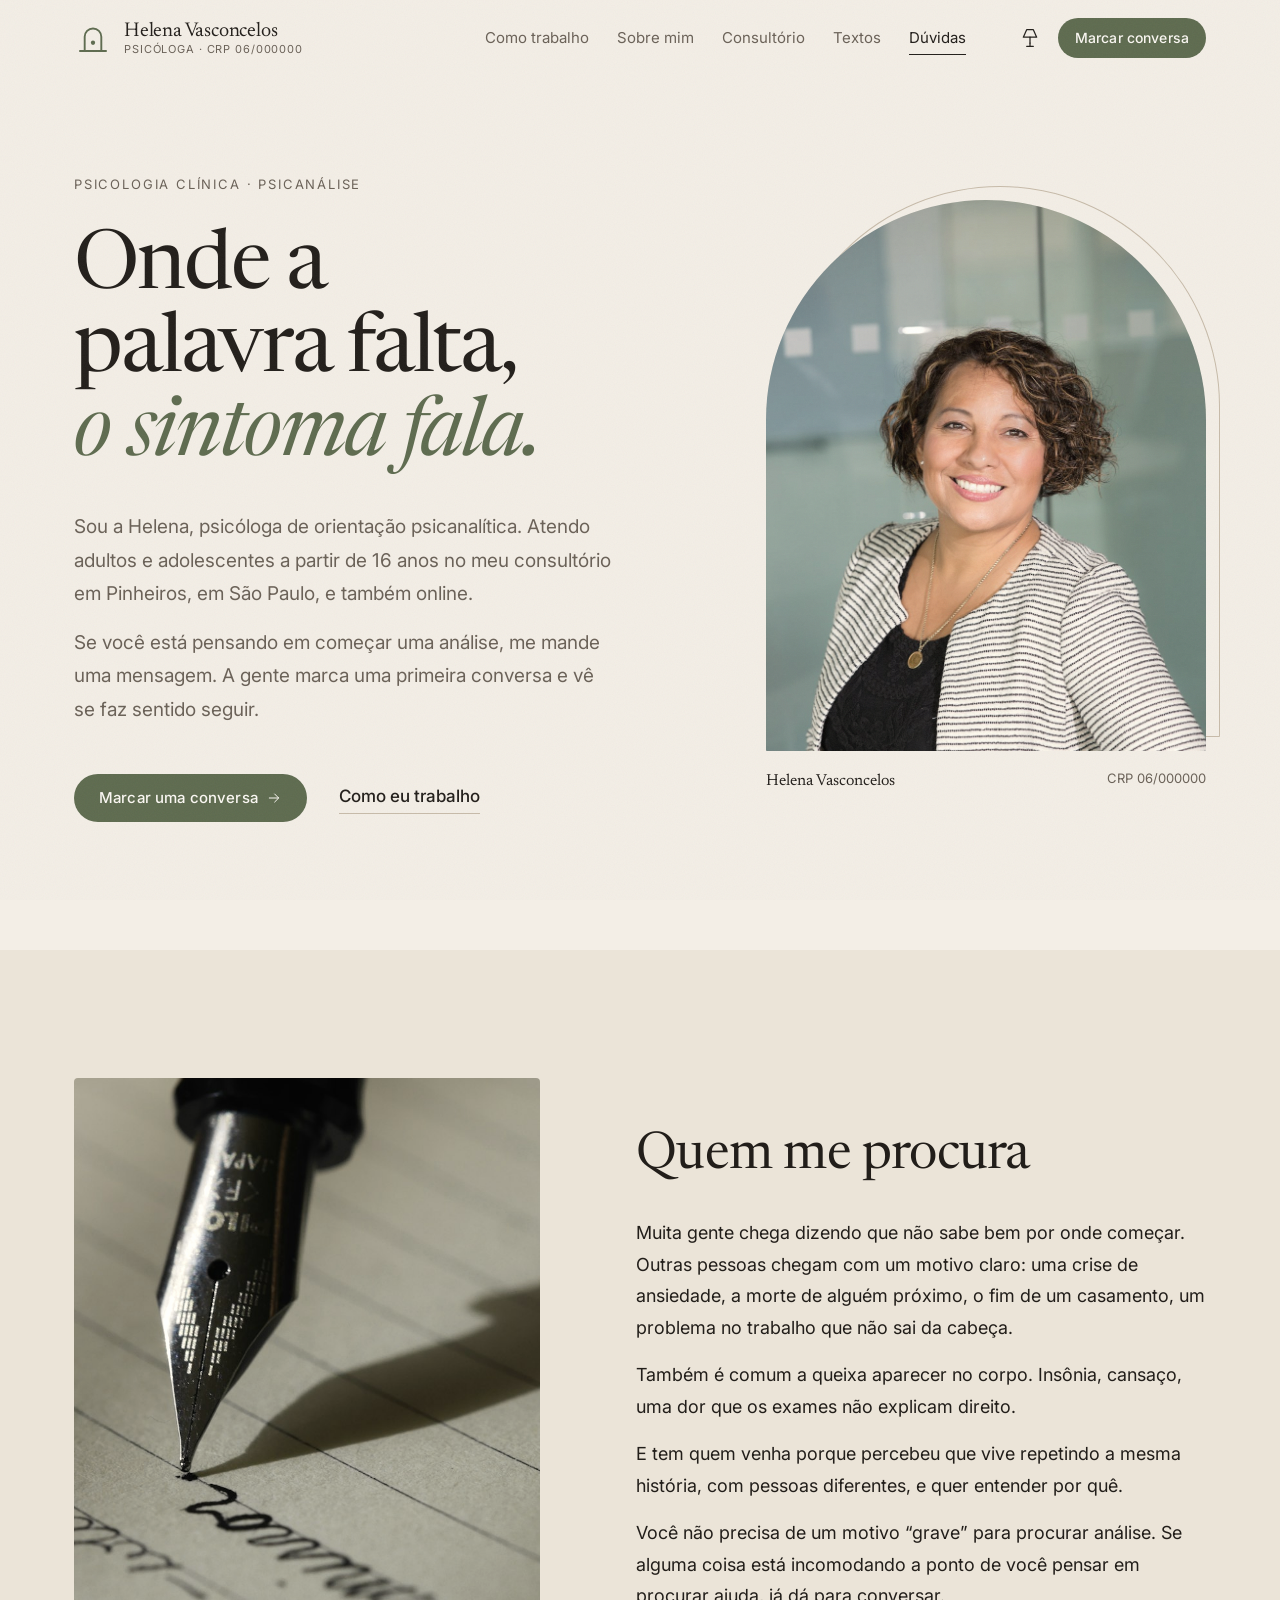
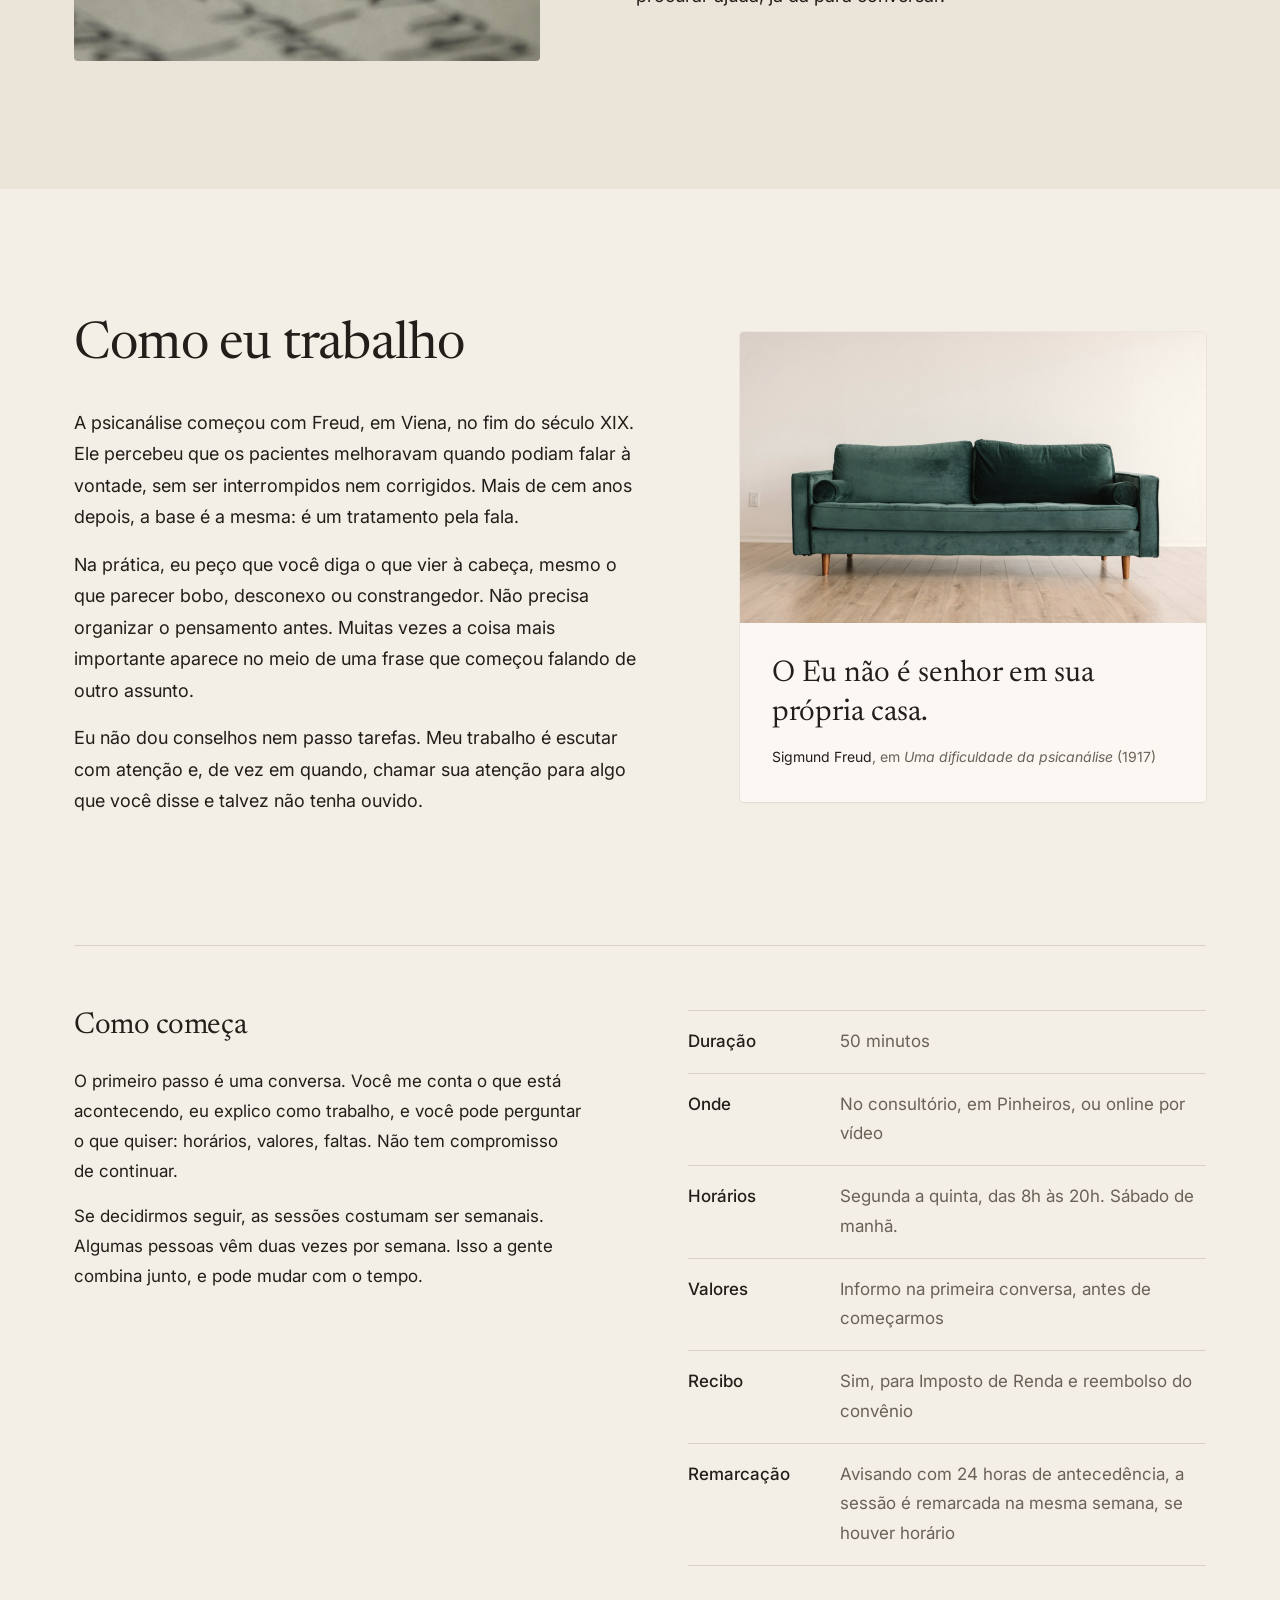
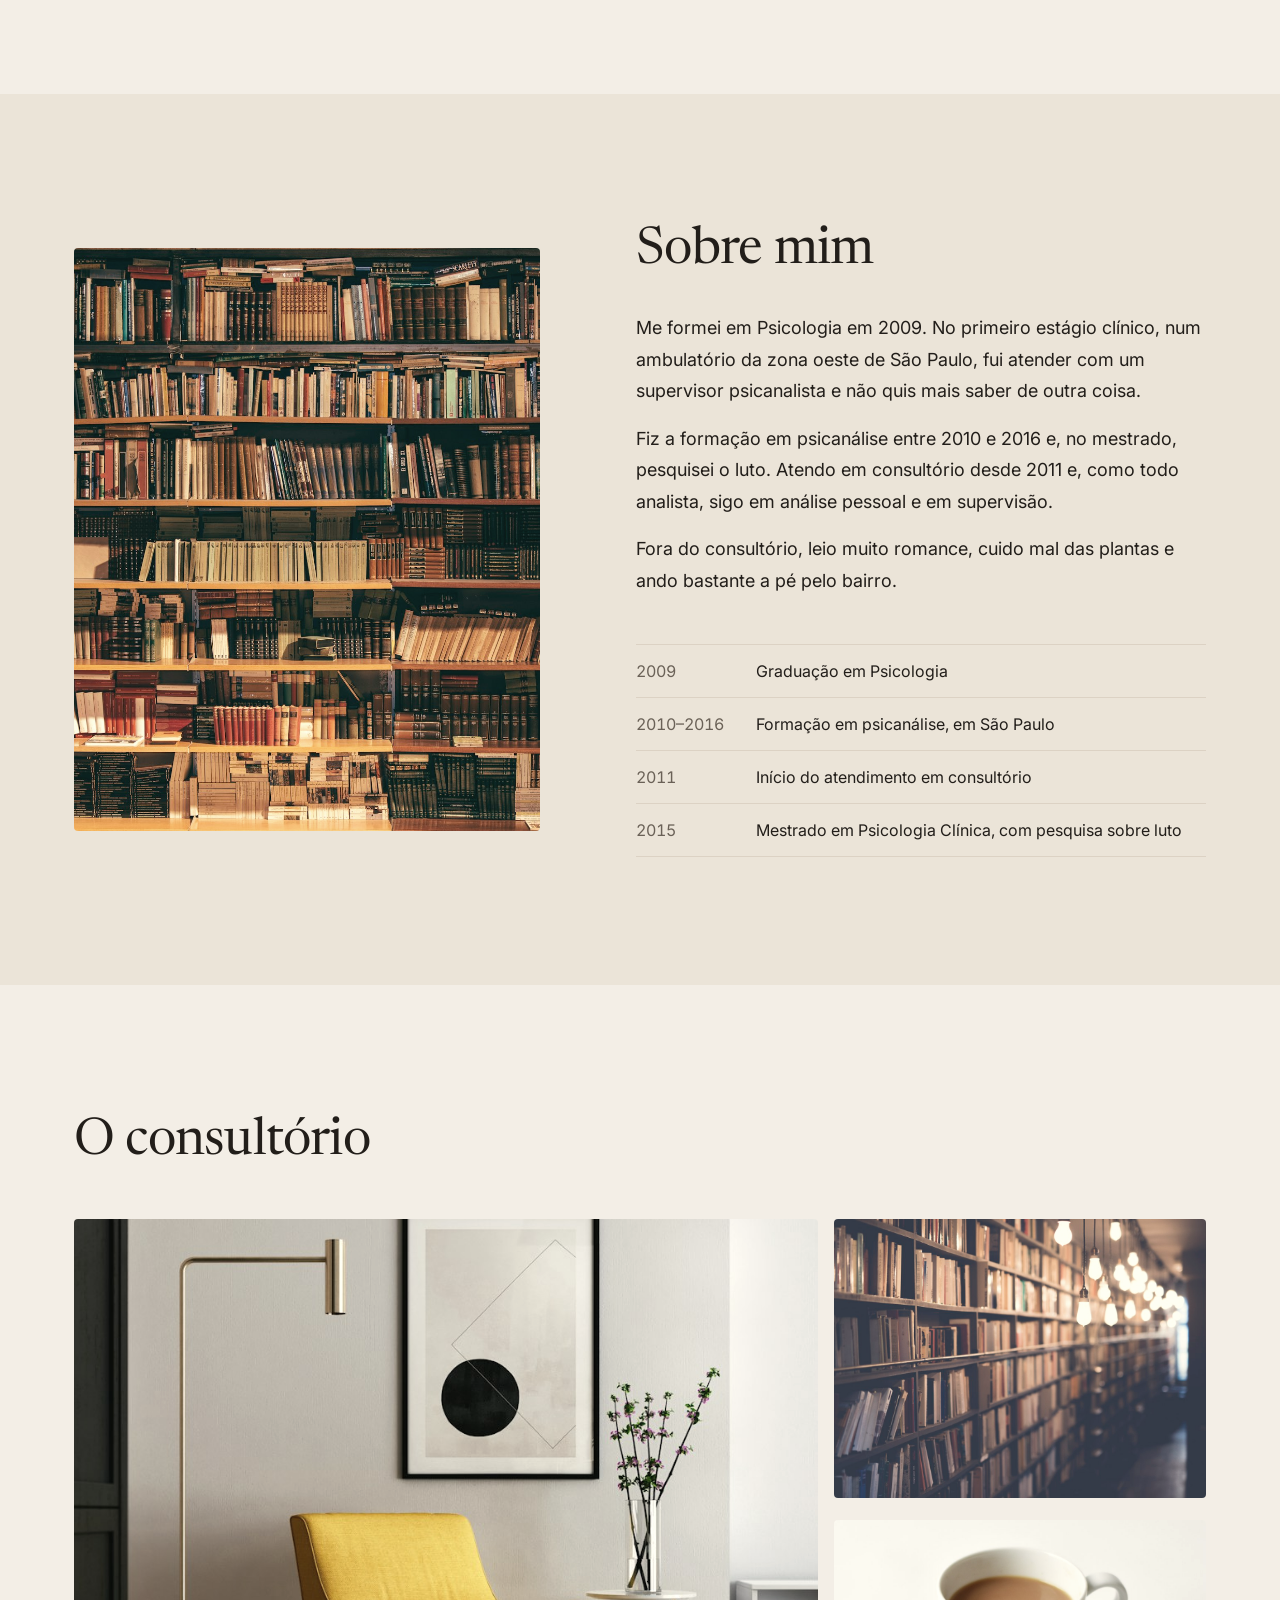
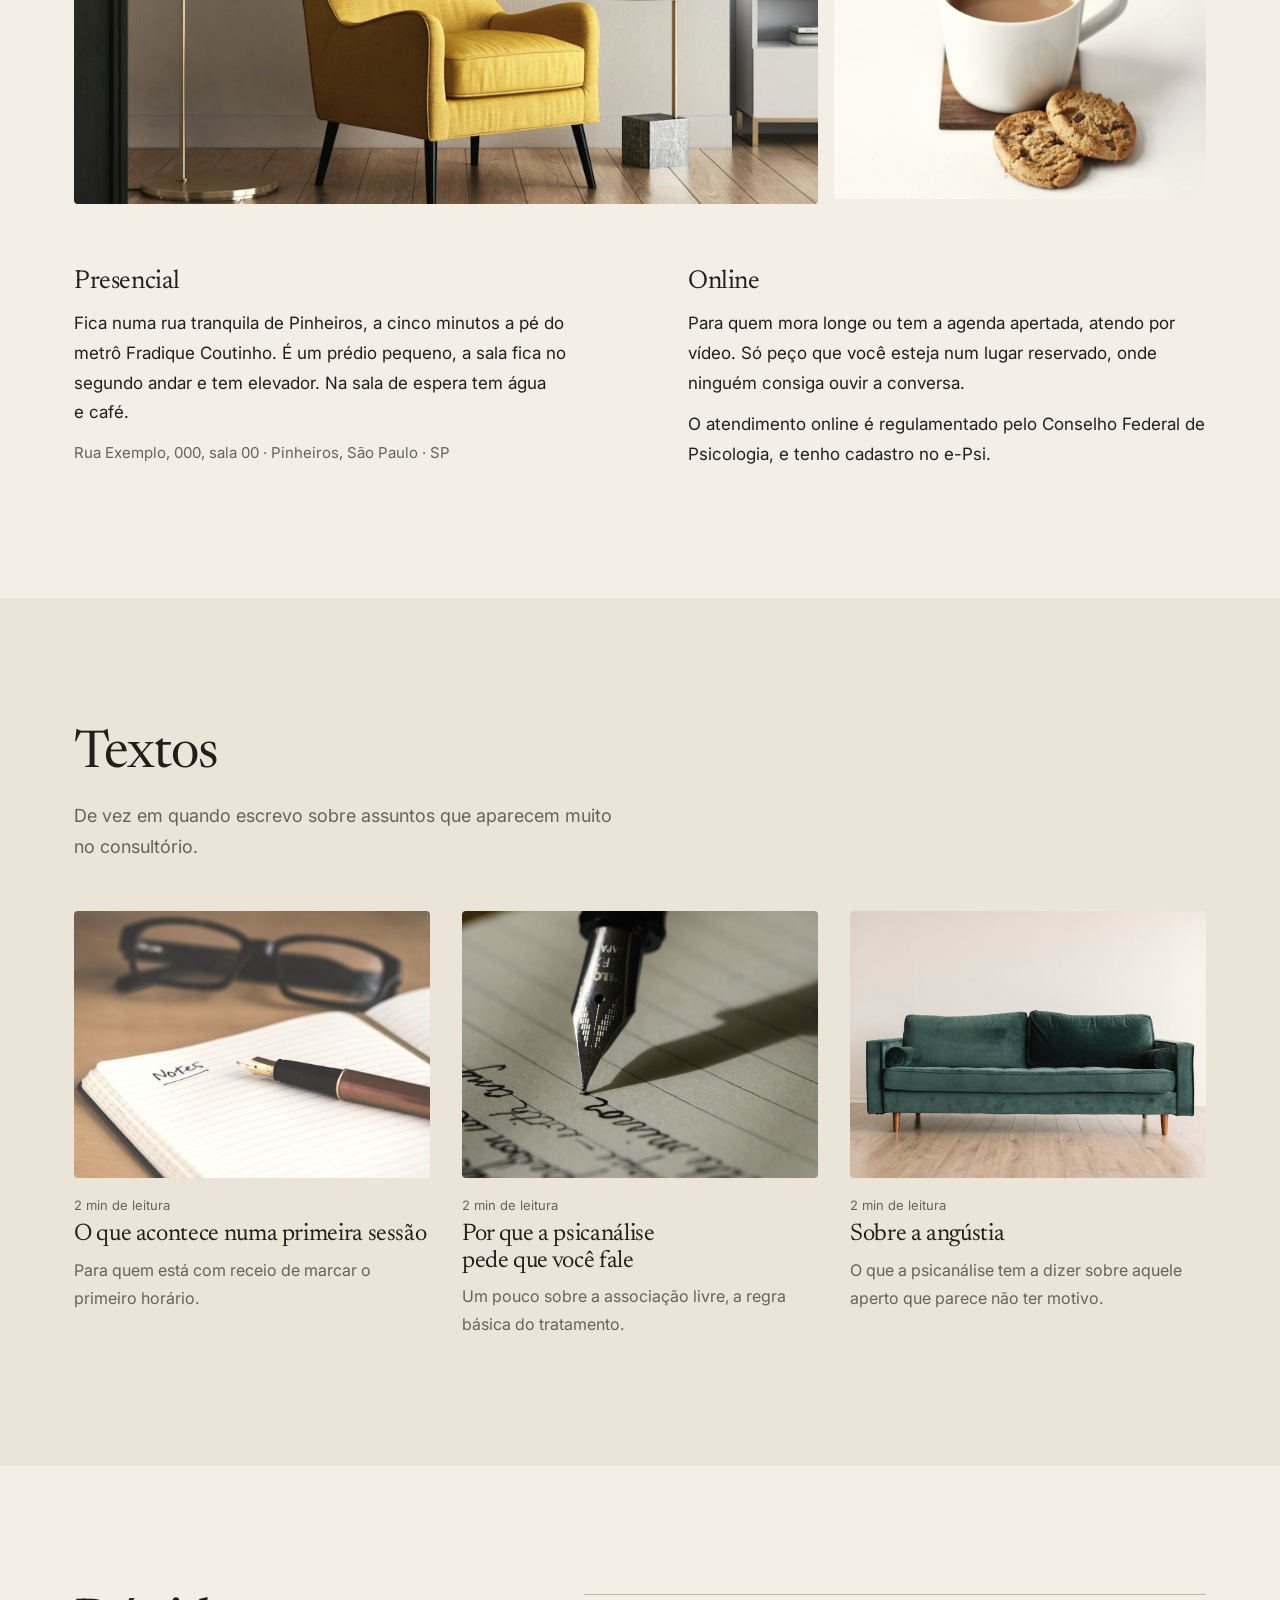
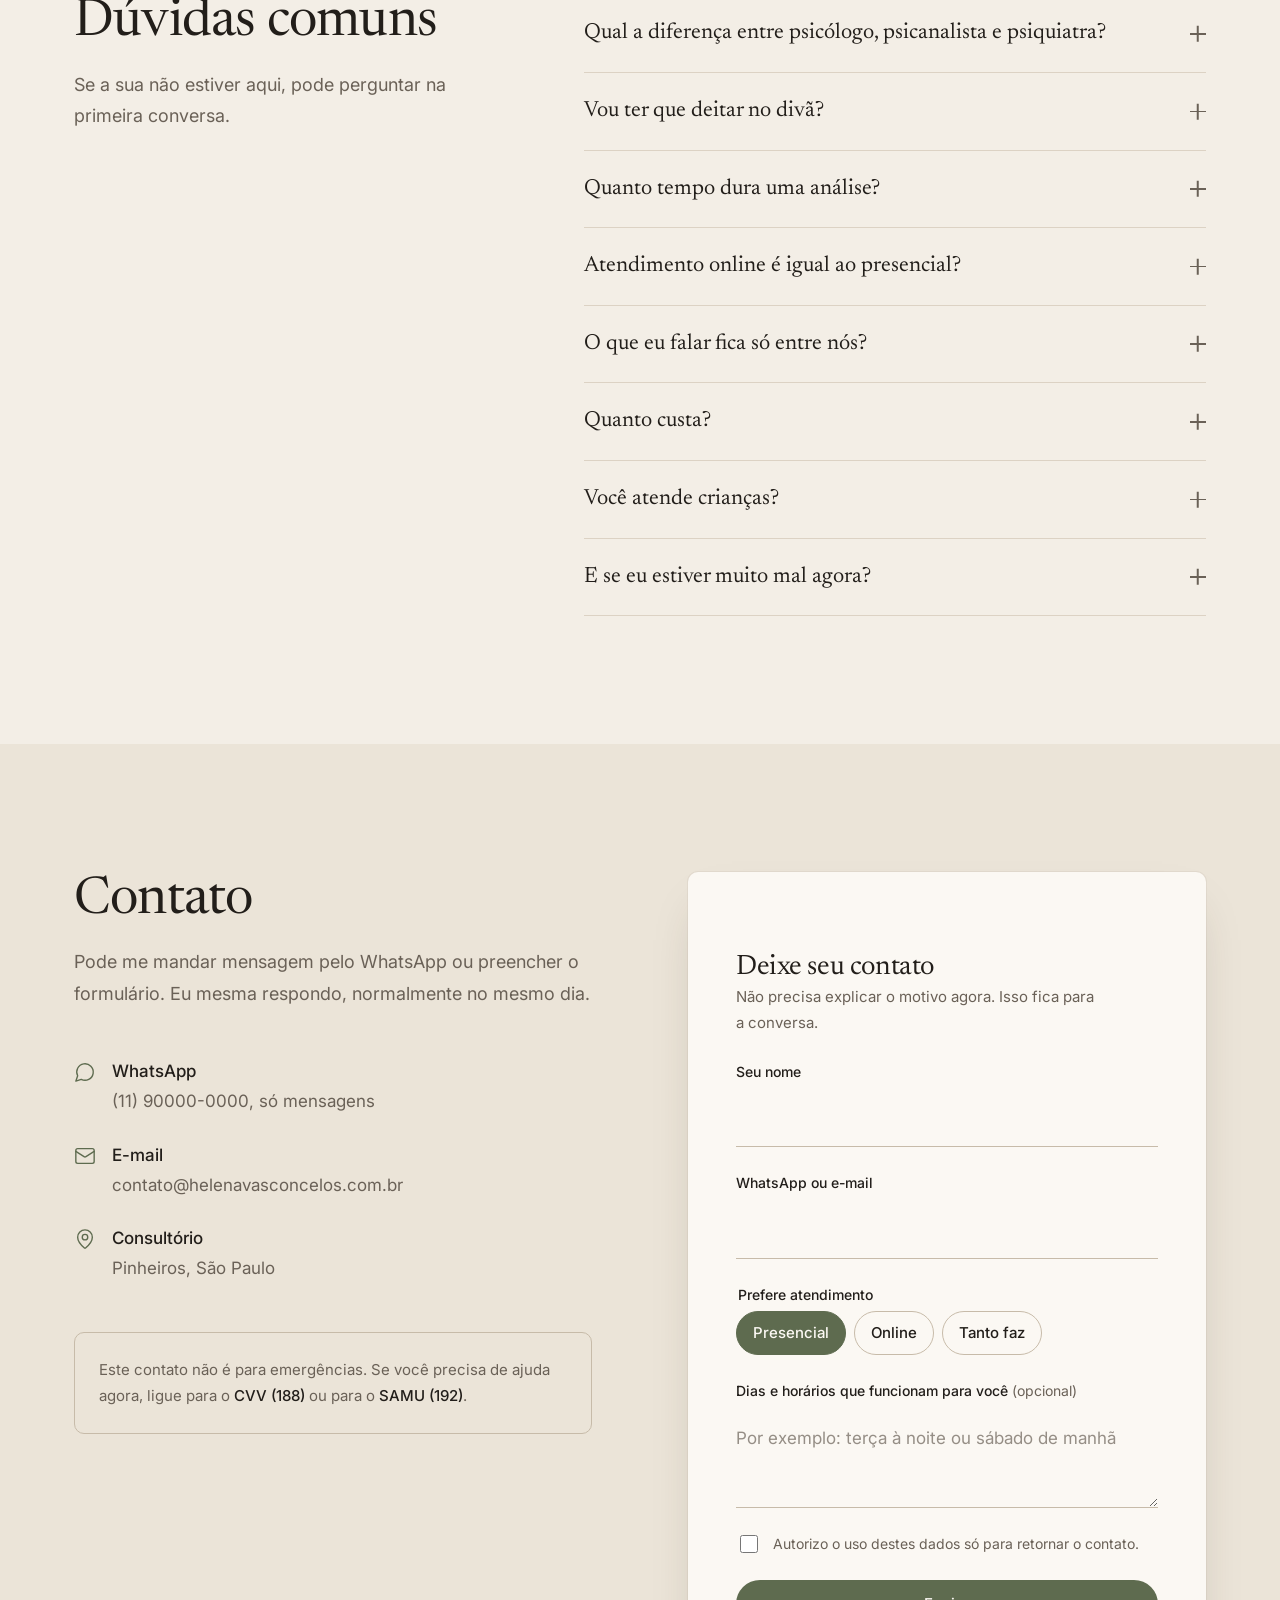
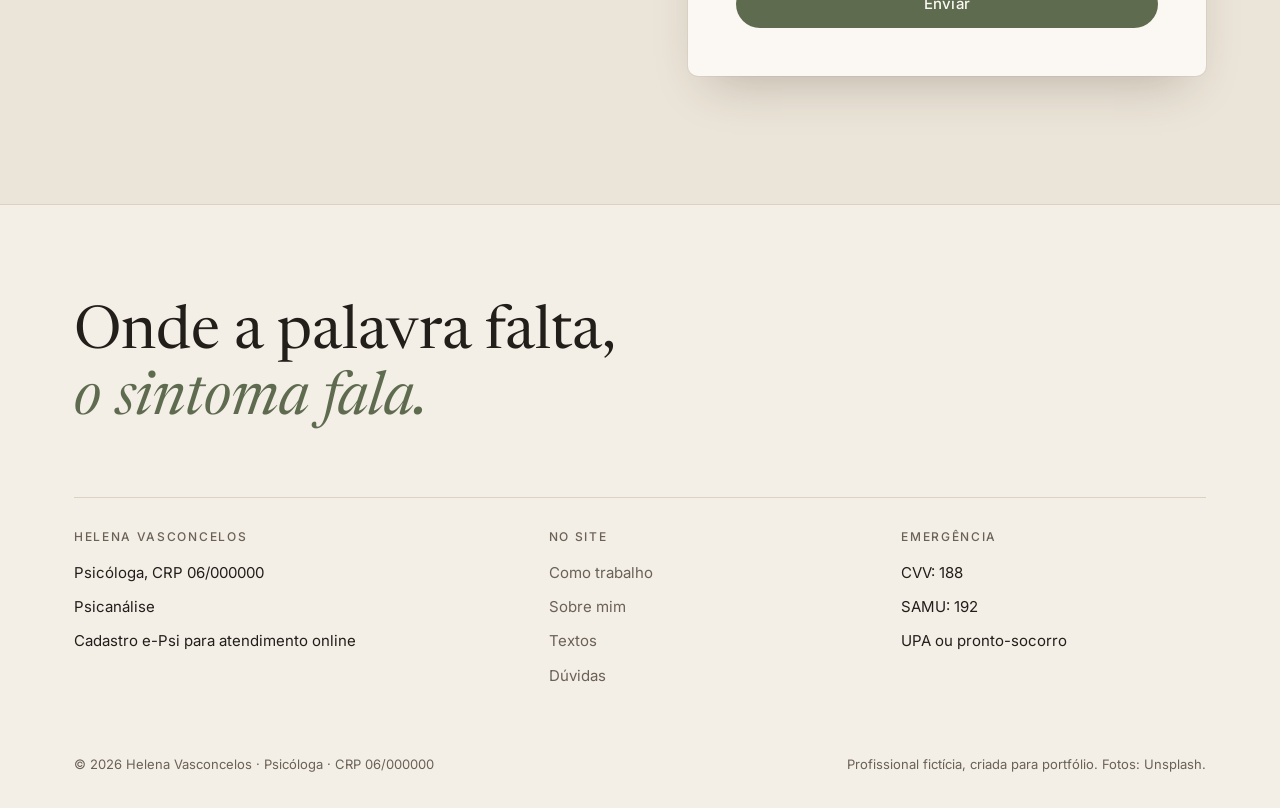
==== index.html @ 811ff69b "Site portfólio: psicóloga de orientação psicanalítica Site de uma psicóloga fictícia (Helena Vasconc" ====
<!doctype html>
<html lang="pt-BR">
<head>
  <meta charset="utf-8">
  <meta name="viewport" content="width=device-width, initial-scale=1, viewport-fit=cover">
  <title>Helena Vasconcelos — Psicóloga · Orientação psicanalítica</title>
  <meta name="description" content="Helena Vasconcelos, psicóloga (CRP 06/000000) de orientação psicanalítica. Atendimento de adultos e adolescentes em São Paulo e online.">
  <meta name="theme-color" content="#f3eee6" media="(prefers-color-scheme: light)">
  <meta name="theme-color" content="#1a1714" media="(prefers-color-scheme: dark)">
  <link rel="icon" href="favicon.svg" type="image/svg+xml">

  <meta property="og:type" content="website">
  <meta property="og:locale" content="pt_BR">
  <meta property="og:title" content="Helena Vasconcelos — Psicóloga · Orientação psicanalítica">
  <meta property="og:description" content="Onde a palavra falta, o sintoma fala. Atendimento presencial em São Paulo e online.">
  <meta property="og:image" content="img/consultorio-diva.jpg">

  <script>
    (function () {
      document.documentElement.classList.add('js');
      try {
        var t = localStorage.getItem('hv-theme');
        if (t === 'dark' || t === 'light') document.documentElement.setAttribute('data-theme', t);
      } catch (e) {}
    })();
  </script>

  <link rel="preconnect" href="https://fonts.googleapis.com">
  <link rel="preconnect" href="https://fonts.gstatic.com" crossorigin>
  <link href="https://fonts.googleapis.com/css2?family=Newsreader:ital,opsz,wght@0,6..72,300..600;1,6..72,300..500&family=Inter:wght@400;500&display=swap" rel="stylesheet">
  <link rel="stylesheet" href="css/styles.css">
</head>
<body>

  <svg width="0" height="0" style="position:absolute" aria-hidden="true">
    <defs>
      <symbol id="i-mark" viewBox="0 0 32 32"><path d="M9 27V15a7 7 0 0 1 14 0v12" fill="none" stroke="currentColor" stroke-width="1.6" stroke-linecap="round"/><path d="M5 27h22" fill="none" stroke="currentColor" stroke-width="1.6" stroke-linecap="round"/><circle cx="16" cy="20" r="1.8" fill="currentColor"/></symbol>
      <symbol id="i-arrow" viewBox="0 0 24 24"><path d="M5 12h14"/><path d="m13 6 6 6-6 6"/></symbol>
      <symbol id="i-lamp" viewBox="0 0 24 24"><path d="M8 2h8l4 9H4L8 2Z"/><path d="M12 11v7"/><path d="M8 22h8"/><path d="M12 18v4"/></symbol>
      <symbol id="i-lamp-on" viewBox="0 0 24 24"><path d="M8 2h8l4 9H4L8 2Z"/><path d="M12 11v7"/><path d="M8 22h8"/><path d="M12 18v4"/><path d="M5 14l-2 2M19 14l2 2M12 13.5v0"/></symbol>
      <symbol id="i-menu" viewBox="0 0 24 24"><path d="M4 8h16M4 16h16"/></symbol>
      <symbol id="i-x" viewBox="0 0 24 24"><path d="M18 6 6 18M6 6l12 12"/></symbol>
      <symbol id="i-message" viewBox="0 0 24 24"><path d="M7.9 20A9 9 0 1 0 4 16.1L2 22Z"/></symbol>
      <symbol id="i-mail" viewBox="0 0 24 24"><rect x="2" y="4" width="20" height="16" rx="2"/><path d="m22 7-8.97 5.7a1.94 1.94 0 0 1-2.06 0L2 7"/></symbol>
      <symbol id="i-pin" viewBox="0 0 24 24"><path d="M20 10c0 4.993-5.539 10.193-7.399 11.799a1 1 0 0 1-1.202 0C9.539 20.193 4 14.993 4 10a8 8 0 0 1 16 0"/><circle cx="12" cy="10" r="3"/></symbol>
      <symbol id="i-video" viewBox="0 0 24 24"><path d="m16 13 5.223 3.482a.5.5 0 0 0 .777-.416V7.87a.5.5 0 0 0-.752-.432L16 10.5"/><rect x="2" y="6" width="14" height="12" rx="2"/></symbol>
      <symbol id="i-clock" viewBox="0 0 24 24"><circle cx="12" cy="12" r="10"/><path d="M12 6v6l4 2"/></symbol>
      <symbol id="i-calendar" viewBox="0 0 24 24"><rect x="3" y="4" width="18" height="18" rx="2"/><path d="M16 2v4M8 2v4M3 10h18"/></symbol>
      <symbol id="i-lock" viewBox="0 0 24 24"><rect x="3" y="11" width="18" height="11" rx="2"/><path d="M7 11V7a5 5 0 0 1 10 0v4"/></symbol>
      <symbol id="i-file" viewBox="0 0 24 24"><path d="M15 2H6a2 2 0 0 0-2 2v16a2 2 0 0 0 2 2h12a2 2 0 0 0 2-2V7Z"/><path d="M14 2v4a2 2 0 0 0 2 2h4"/><path d="M10 13h4M10 17h4"/></symbol>
      <symbol id="i-chat" viewBox="0 0 24 24"><path d="M14 9a2 2 0 0 1-2 2H6l-4 4V4a2 2 0 0 1 2-2h8a2 2 0 0 1 2 2z"/><path d="M18 9h2a2 2 0 0 1 2 2v11l-4-4h-6a2 2 0 0 1-2-2v-1"/></symbol>
      <symbol id="i-users" viewBox="0 0 24 24"><path d="M16 21v-2a4 4 0 0 0-4-4H6a4 4 0 0 0-4 4v2"/><circle cx="9" cy="7" r="4"/><path d="M22 21v-2a4 4 0 0 0-3-3.87M16 3.13a4 4 0 0 1 0 7.75"/></symbol>
    </defs>
  </svg>

  <a class="skip-link" href="#conteudo">Pular para o conteúdo</a>

  <!-- ===== Header ===== -->
  <header class="site-header">
    <div class="container header-inner">
      <a href="#inicio" class="brand" aria-label="Helena Vasconcelos, psicóloga, voltar ao início">
        <svg class="brand-mark" aria-hidden="true"><use href="#i-mark"/></svg>
        <span class="brand-text">
          <span class="brand-name">Helena Vasconcelos</span>
          <span class="brand-crp">Psicóloga · CRP 06/000000</span>
        </span>
      </a>

      <nav class="main-nav" aria-label="Principal">
        <a href="#como-trabalho">Como trabalho</a>
        <a href="#sobre">Sobre mim</a>
        <a href="#consultorio">Consultório</a>
        <a href="#textos">Textos</a>
        <a href="#duvidas">Dúvidas</a>
      </nav>

      <div class="header-actions">
        <button class="icon-btn theme-toggle" type="button" aria-label="Modo noturno">
          <svg class="icon icon-lamp-off" aria-hidden="true"><use href="#i-lamp"/></svg>
          <svg class="icon icon-lamp-on" aria-hidden="true"><use href="#i-lamp-on"/></svg>
        </button>
        <a href="#contato" class="btn btn-primary btn-sm">Marcar conversa</a>
        <button class="icon-btn menu-toggle" type="button" aria-label="Abrir menu" aria-expanded="false" aria-controls="mobile-nav">
          <svg class="icon" aria-hidden="true"><use href="#i-menu"/></svg>
        </button>
      </div>
    </div>

    <div class="mobile-nav" id="mobile-nav" hidden>
      <nav class="container" aria-label="Menu móvel">
        <a href="#quem-me-procura">Quem me procura</a>
        <a href="#como-trabalho">Como trabalho</a>
        <a href="#sobre">Sobre mim</a>
        <a href="#consultorio">Consultório</a>
        <a href="#textos">Textos</a>
        <a href="#duvidas">Dúvidas</a>
        <a href="#contato" class="btn btn-primary">Marcar uma conversa</a>
      </nav>
    </div>
  </header>

  <main id="conteudo">

    <!-- ===== Hero ===== -->
    <section class="hero" id="inicio">
      <div class="container hero-grid">
        <div class="hero-copy">
          <p class="hero-eyebrow" data-reveal>Psicologia clínica · Psicanálise</p>
          <h1 class="hero-title" data-reveal>Onde a palavra falta, <em>o sintoma fala.</em></h1>
          <p class="hero-lead" data-reveal>
            Sou a Helena, psicóloga de orientação psicanalítica. Atendo adultos e adolescentes a partir
            de 16 anos no meu consultório em Pinheiros, em São Paulo, e também online.
          </p>
          <p class="hero-lead hero-lead-2" data-reveal>
            Se você está pensando em começar uma análise, me mande uma mensagem. A gente marca uma
            primeira conversa e vê se faz sentido seguir.
          </p>
          <div class="hero-actions" data-reveal>
            <a href="#contato" class="btn btn-primary">
              Marcar uma conversa
              <svg class="icon icon-sm icon-arrow" aria-hidden="true"><use href="#i-arrow"/></svg>
            </a>
            <a href="#como-trabalho" class="link-arrow">Como eu trabalho</a>
          </div>
        </div>

        <figure class="portrait" data-reveal>
          <div class="portrait-frame">
            <img class="photo" src="img/helena-vasconcelos.jpg" alt="Helena Vasconcelos sorrindo, com cabelo cacheado curto e casaco listrado" width="900" height="1125">
          </div>
          <figcaption><strong>Helena Vasconcelos</strong><span>CRP 06/000000</span></figcaption>
        </figure>
      </div>
    </section>

    <!-- ===== Quem me procura ===== -->
    <section class="section section-sunken" id="quem-me-procura">
      <div class="container split">
        <figure class="split-photo" data-reveal>
          <img class="photo" src="img/escrita-caneta.jpg" alt="Caneta-tinteiro escrevendo em um caderno pautado" width="1400" height="900" loading="lazy">
        </figure>

        <div class="split-text">
          <h2 data-reveal>Quem me procura</h2>
          <div class="text-block" data-reveal>
            <p>Muita gente chega dizendo que não sabe bem por onde começar. Outras pessoas chegam com um motivo claro: uma crise de ansiedade, a morte de alguém próximo, o fim de um casamento, um problema no trabalho que não sai da cabeça.</p>
            <p>Também é comum a queixa aparecer no corpo. Insônia, cansaço, uma dor que os exames não explicam direito.</p>
            <p>E tem quem venha porque percebeu que vive repetindo a mesma história, com pessoas diferentes, e quer entender por quê.</p>
            <p>Você não precisa de um motivo “grave” para procurar análise. Se alguma coisa está incomodando a ponto de você pensar em procurar ajuda, já dá para conversar.</p>
          </div>
        </div>
      </div>
    </section>

    <!-- ===== Como trabalho ===== -->
    <section class="section" id="como-trabalho">
      <div class="container">
        <div class="split split-reverse">
          <div class="split-text">
            <h2 data-reveal>Como eu trabalho</h2>
            <div class="text-block" data-reveal>
              <p>A psicanálise começou com Freud, em Viena, no fim do século XIX. Ele percebeu que os pacientes melhoravam quando podiam falar à vontade, sem ser interrompidos nem corrigidos. Mais de cem anos depois, a base é a mesma: é um tratamento pela fala.</p>
              <p>Na prática, eu peço que você diga o que vier à cabeça, mesmo o que parecer bobo, desconexo ou constrangedor. Não precisa organizar o pensamento antes. Muitas vezes a coisa mais importante aparece no meio de uma frase que começou falando de outro assunto.</p>
              <p>Eu não dou conselhos nem passo tarefas. Meu trabalho é escutar com atenção e, de vez em quando, chamar sua atenção para algo que você disse e talvez não tenha ouvido.</p>
            </div>
          </div>
          <figure class="quote-card" data-reveal>
            <img class="photo" src="img/consultorio-diva.jpg" alt="Sofá de veludo verde em uma sala clara com piso de madeira" width="1400" height="900" loading="lazy">
            <figcaption class="quote">
              <blockquote>O Eu não é senhor em sua própria casa.</blockquote>
              <span><cite>Sigmund Freud</cite>, em <i>Uma dificuldade da psicanálise</i> (1917)</span>
            </figcaption>
          </figure>
        </div>

        <div class="how" id="sessoes">
          <div class="how-intro" data-reveal>
            <h3>Como começa</h3>
            <p>O primeiro passo é uma conversa. Você me conta o que está acontecendo, eu explico como trabalho, e você pode perguntar o que quiser: horários, valores, faltas. Não tem compromisso de continuar.</p>
            <p>Se decidirmos seguir, as sessões costumam ser semanais. Algumas pessoas vêm duas vezes por semana. Isso a gente combina junto, e pode mudar com o tempo.</p>
          </div>

          <dl class="facts" data-reveal>
            <div><dt>Duração</dt><dd>50 minutos</dd></div>
            <div><dt>Onde</dt><dd>No consultório, em Pinheiros, ou online por vídeo</dd></div>
            <div><dt>Horários</dt><dd>Segunda a quinta, das 8h às 20h. Sábado de manhã.</dd></div>
            <div><dt>Valores</dt><dd>Informo na primeira conversa, antes de começarmos</dd></div>
            <div><dt>Recibo</dt><dd>Sim, para Imposto de Renda e reembolso do convênio</dd></div>
            <div><dt>Remarcação</dt><dd>Avisando com 24 horas de antecedência, a sessão é remarcada na mesma semana, se houver horário</dd></div>
          </dl>
        </div>
      </div>
    </section>

    <!-- ===== Sobre ===== -->
    <section class="section section-sunken" id="sobre">
      <div class="container split">
        <figure class="split-photo" data-reveal>
          <img class="photo" src="img/estante-livros.jpg" alt="Estante de madeira cheia de livros" width="900" height="1125" loading="lazy">
        </figure>

        <div class="split-text">
          <h2 data-reveal>Sobre mim</h2>
          <div class="text-block" data-reveal>
            <p>Me formei em Psicologia em 2009. No primeiro estágio clínico, num ambulatório da zona oeste de São Paulo, fui atender com um supervisor psicanalista e não quis mais saber de outra coisa.</p>
            <p>Fiz a formação em psicanálise entre 2010 e 2016 e, no mestrado, pesquisei o luto. Atendo em consultório desde 2011 e, como todo analista, sigo em análise pessoal e em supervisão.</p>
            <p>Fora do consultório, leio muito romance, cuido mal das plantas e ando bastante a pé pelo bairro.</p>
          </div>

          <ol class="timeline" data-reveal>
            <li><span class="year">2009</span><span>Graduação em Psicologia</span></li>
            <li><span class="year">2010–2016</span><span>Formação em psicanálise, em São Paulo</span></li>
            <li><span class="year">2011</span><span>Início do atendimento em consultório</span></li>
            <li><span class="year">2015</span><span>Mestrado em Psicologia Clínica, com pesquisa sobre luto</span></li>
          </ol>
        </div>
      </div>
    </section>

    <!-- ===== Consultório ===== -->
    <section class="section" id="consultorio">
      <div class="container">
        <h2 class="section-title" data-reveal>O consultório</h2>

        <div class="office-gallery" data-reveal>
          <figure class="g-main"><img class="photo" src="img/consultorio-poltrona.jpg" alt="Poltrona amarela ao lado de uma luminária de chão" width="900" height="1125" loading="lazy"></figure>
          <figure class="g-side"><img class="photo" src="img/biblioteca.jpg" alt="Estantes com livros iluminadas por lâmpadas" width="1200" height="800" loading="lazy"></figure>
          <figure class="g-side"><img class="photo" src="img/xicara-cafe.jpg" alt="Xícara de café com leite e biscoitos" width="1000" height="750" loading="lazy"></figure>
        </div>

        <div class="office-info">
          <div data-reveal>
            <h3>Presencial</h3>
            <p>Fica numa rua tranquila de Pinheiros, a cinco minutos a pé do metrô Fradique Coutinho. É um prédio pequeno, a sala fica no segundo andar e tem elevador. Na sala de espera tem água e café.</p>
            <p class="address">Rua Exemplo, 000, sala 00 · Pinheiros, São Paulo · SP</p>
          </div>
          <div data-reveal>
            <h3>Online</h3>
            <p>Para quem mora longe ou tem a agenda apertada, atendo por vídeo. Só peço que você esteja num lugar reservado, onde ninguém consiga ouvir a conversa.</p>
            <p>O atendimento online é regulamentado pelo Conselho Federal de Psicologia, e tenho cadastro no e-Psi.</p>
          </div>
        </div>
      </div>
    </section>

    <!-- ===== Textos ===== -->
    <section class="section section-sunken" id="textos">
      <div class="container">
        <div class="section-intro" data-reveal>
          <h2>Textos</h2>
          <p>De vez em quando escrevo sobre assuntos que aparecem muito no consultório.</p>
        </div>

        <div class="posts">
          <a class="post" href="textos/primeira-sessao.html" data-reveal>
            <div class="post-img"><img class="photo" src="img/caderno-notas.jpg" alt="" width="1000" height="750" loading="lazy"></div>
            <span class="post-meta">2 min de leitura</span>
            <h3>O que acontece numa primeira sessão</h3>
            <p>Para quem está com receio de marcar o primeiro horário.</p>
          </a>
          <a class="post" href="textos/por-que-falar.html" data-reveal>
            <div class="post-img"><img class="photo" src="img/escrita-caneta.jpg" alt="" width="1400" height="900" loading="lazy"></div>
            <span class="post-meta">2 min de leitura</span>
            <h3>Por que a psicanálise pede que você fale</h3>
            <p>Um pouco sobre a associação livre, a regra básica do tratamento.</p>
          </a>
          <a class="post" href="textos/angustia.html" data-reveal>
            <div class="post-img"><img class="photo" src="img/consultorio-diva.jpg" alt="" width="1400" height="900" loading="lazy"></div>
            <span class="post-meta">2 min de leitura</span>
            <h3>Sobre a angústia</h3>
            <p>O que a psicanálise tem a dizer sobre aquele aperto que parece não ter motivo.</p>
          </a>
        </div>
      </div>
    </section>

    <!-- ===== Dúvidas ===== -->
    <section class="section" id="duvidas">
      <div class="container faq-grid">
        <div class="section-intro" data-reveal>
          <h2>Dúvidas comuns</h2>
          <p>Se a sua não estiver aqui, pode perguntar na primeira conversa.</p>
        </div>

        <div class="accordion" data-reveal>
          <details>
            <summary>Qual a diferença entre psicólogo, psicanalista e psiquiatra?<span class="plus" aria-hidden="true"></span></summary>
            <div class="acc-body">
              <p>O psicólogo se formou em Psicologia e tem registro no Conselho Regional de Psicologia. O psiquiatra é médico e pode receitar remédios. Psicanalista é quem fez formação em psicanálise, que inclui análise pessoal, supervisão e estudo.</p>
              <p>Eu sou psicóloga e trabalho com psicanálise. Se você faz ou precisar fazer acompanhamento psiquiátrico, os dois tratamentos podem acontecer ao mesmo tempo.</p>
            </div>
          </details>
          <details>
            <summary>Vou ter que deitar no divã?<span class="plus" aria-hidden="true"></span></summary>
            <div class="acc-body"><p>Não. Quase todo mundo começa sentado, de frente para mim. O divã pode entrar mais para frente, se fizer sentido, e a gente conversa sobre isso antes.</p></div>
          </details>
          <details>
            <summary>Quanto tempo dura uma análise?<span class="plus" aria-hidden="true"></span></summary>
            <div class="acc-body"><p>Não tem como saber no começo. Tem gente que fica alguns meses, tem gente que fica anos. Você pode parar quando quiser, e a gente costuma conversar sobre isso ao longo do caminho.</p></div>
          </details>
          <details>
            <summary>Atendimento online é igual ao presencial?<span class="plus" aria-hidden="true"></span></summary>
            <div class="acc-body"><p>Atendo online desde 2020 e muitos pacientes preferem assim. O que faz diferença é ter privacidade e uma internet razoável. Fone de ouvido ajuda bastante.</p></div>
          </details>
          <details>
            <summary>O que eu falar fica só entre nós?<span class="plus" aria-hidden="true"></span></summary>
            <div class="acc-body"><p>Sim. O sigilo é uma obrigação prevista no Código de Ética do psicólogo. Ele só pode ser quebrado em situações muito específicas, como risco grave à sua vida ou à de outra pessoa.</p></div>
          </details>
          <details>
            <summary>Quanto custa?<span class="plus" aria-hidden="true"></span></summary>
            <div class="acc-body"><p>Informo os valores na primeira conversa, junto com a forma de pagamento e a regra para faltas. Emito recibo para Imposto de Renda e para pedir reembolso ao convênio.</p></div>
          </details>
          <details>
            <summary>Você atende crianças?<span class="plus" aria-hidden="true"></span></summary>
            <div class="acc-body"><p>Não. Atendo a partir dos 16 anos. Se for o caso, posso indicar colegas que trabalham com crianças e adolescentes mais novos.</p></div>
          </details>
          <details>
            <summary>E se eu estiver muito mal agora?<span class="plus" aria-hidden="true"></span></summary>
            <div class="acc-body">
              <p>O consultório não funciona como serviço de emergência. Se você está pensando em se machucar ou não está conseguindo lidar com o que sente, procure ajuda agora:</p>
              <p><strong>CVV, pelo telefone 188</strong> (24 horas, de graça) ou pelo site cvv.org.br. <strong>SAMU, 192.</strong> Ou vá até uma UPA ou pronto-socorro.</p>
            </div>
          </details>
        </div>
      </div>
    </section>

    <!-- ===== Contato ===== -->
    <section class="section section-sunken" id="contato">
      <div class="container contact-grid">
        <div>
          <div class="section-intro" data-reveal>
            <h2>Contato</h2>
            <p>Pode me mandar mensagem pelo WhatsApp ou preencher o formulário. Eu mesma respondo, normalmente no mesmo dia.</p>
          </div>

          <ul class="contact-lines" data-reveal>
            <li><svg class="icon" aria-hidden="true"><use href="#i-message"/></svg><span><strong>WhatsApp</strong><span>(11) 90000-0000, só mensagens</span></span></li>
            <li><svg class="icon" aria-hidden="true"><use href="#i-mail"/></svg><span><strong>E-mail</strong><span>contato@helenavasconcelos.com.br</span></span></li>
            <li><svg class="icon" aria-hidden="true"><use href="#i-pin"/></svg><span><strong>Consultório</strong><span>Pinheiros, São Paulo</span></span></li>
          </ul>

          <p class="crisis" data-reveal>Este contato não é para emergências. Se você precisa de ajuda agora, ligue para o <strong>CVV (188)</strong> ou para o <strong>SAMU (192)</strong>.</p>
        </div>

        <div class="form-card" data-reveal>
          <form id="contact-form" novalidate>
            <div>
              <h3>Deixe seu contato</h3>
              <p class="subtle small">Não precisa explicar o motivo agora. Isso fica para a conversa.</p>
            </div>
            <div class="field">
              <label for="f-nome">Seu nome</label>
              <input id="f-nome" name="nome" type="text" autocomplete="given-name" required>
              <span class="field-error" aria-live="polite"></span>
            </div>
            <div class="field">
              <label for="f-contato">WhatsApp ou e-mail</label>
              <input id="f-contato" name="contato" type="text" autocomplete="email" required>
              <span class="field-error" aria-live="polite"></span>
            </div>
            <fieldset class="field">
              <legend>Prefere atendimento</legend>
              <div class="choice-row">
                <label class="choice"><input type="radio" name="modalidade" value="presencial" checked><span>Presencial</span></label>
                <label class="choice"><input type="radio" name="modalidade" value="online"><span>Online</span></label>
                <label class="choice"><input type="radio" name="modalidade" value="indiferente"><span>Tanto faz</span></label>
              </div>
            </fieldset>
            <div class="field">
              <label for="f-horario">Dias e horários que funcionam para você <span class="opt">(opcional)</span></label>
              <textarea id="f-horario" name="horario" rows="2" placeholder="Por exemplo: terça à noite ou sábado de manhã"></textarea>
            </div>
            <label class="consent">
              <input type="checkbox" name="consentimento" required>
              <span>Autorizo o uso destes dados só para retornar o contato.</span>
            </label>
            <span class="field-error" data-for="consentimento" aria-live="polite"></span>
            <button type="submit" class="btn btn-primary">Enviar</button>
          </form>

          <div class="form-success" id="form-success" hidden tabindex="-1">
            <h3>Mensagem enviada</h3>
            <p>Obrigada. Vou te responder pelo contato que você deixou, normalmente no mesmo dia. Se preferir, pode me chamar direto no WhatsApp.</p>
            <a class="btn btn-ghost" id="wa-link" href="#" target="_blank" rel="noopener">
              <svg class="icon icon-sm" aria-hidden="true"><use href="#i-message"/></svg>
              Abrir o WhatsApp
            </a>
          </div>
        </div>
      </div>
    </section>

  </main>

  <!-- ===== Rodapé ===== -->
  <footer class="site-footer">
    <div class="container">
      <p class="footer-sign">Onde a palavra falta, <em>o sintoma fala.</em></p>

      <div class="footer-grid">
        <div>
          <h4>Helena Vasconcelos</h4>
          <ul>
            <li>Psicóloga, CRP 06/000000</li>
            <li>Psicanálise</li>
            <li>Cadastro e-Psi para atendimento online</li>
          </ul>
        </div>
        <div>
          <h4>No site</h4>
          <ul>
            <li><a href="#como-trabalho">Como trabalho</a></li>
            <li><a href="#sobre">Sobre mim</a></li>
            <li><a href="#textos">Textos</a></li>
            <li><a href="#duvidas">Dúvidas</a></li>
          </ul>
        </div>
        <div>
          <h4>Emergência</h4>
          <ul>
            <li>CVV: 188</li>
            <li>SAMU: 192</li>
            <li>UPA ou pronto-socorro</li>
          </ul>
        </div>
      </div>

      <div class="footer-bottom">
        <p>© <span id="year">2026</span> Helena Vasconcelos · Psicóloga · CRP 06/000000</p>
        <p>Profissional fictícia, criada para portfólio. Fotos: Unsplash.</p>
      </div>
    </div>
  </footer>

  <script src="js/main.js" defer></script>
</body>
</html>
---- css/styles.css ----
/* =========================================================
   Helena Vasconcelos — Psicóloga · orientação psicanalítica
   Direção: minimalismo quente (B) com toques editoriais (A).
   Arquitetura de tokens inspirada no Atlassian Design System:
   tokens semânticos, base 8px, 2 elevações, easing suave,
   temas claro / escuro ("luminária") / alto contraste.
   ========================================================= */

/* ---------- Tokens: tema claro (linho e papel) ---------- */
:root {
  /* Superfícies */
  --surface: #f3eee6;          /* linho — fundo da página */
  --surface-sunken: #ebe4d8;   /* seções alternadas */
  --surface-raised: #fbf8f3;   /* papel — cards */
  /* Texto */
  --text: #221e1a;             /* tinta */
  --text-subtle: #6a6157;      /* sépia */
  --border: #dcd2c4;
  --border-strong: #c7bba9;
  /* Marca */
  --brand: #5e6b4f;            /* oliva */
  --brand-hover: #4b563e;
  --brand-contrast: #fbf8f3;
  --brand-soft: #e3e4d6;
  --accent: #a4553a;           /* terracota — uso raro */
  --danger: #a33a2a;

  /* Elevação (só dois níveis, em tons sépia) */
  --shadow-raised: 0 1px 2px rgba(60, 45, 30, 0.06), 0 0 0 1px rgba(60, 45, 30, 0.04);
  --shadow-overlay: 0 24px 48px -20px rgba(60, 45, 30, 0.28), 0 0 0 1px rgba(60, 45, 30, 0.05);

  /* Tipografia */
  --font-serif: "Newsreader", "Iowan Old Style", "Palatino Linotype", Georgia, serif;
  --font-sans: "Inter", ui-sans-serif, system-ui, -apple-system, "Segoe UI", Roboto, sans-serif;

  /* Espaçamento — base 8px */
  --space-1: 4px;
  --space-2: 8px;
  --space-3: 12px;
  --space-4: 16px;
  --space-5: 24px;
  --space-6: 32px;
  --space-7: 48px;
  --space-8: 64px;
  --space-9: 96px;
  --space-10: 128px;

  /* Forma */
  --radius-sm: 4px;
  --radius: 10px;
  --radius-pill: 999px;

  /* Movimento: easing do Atlassian, durações mais longas e calmas */
  --ease: cubic-bezier(0.15, 1, 0.3, 1);
  --duration: 700ms;

  --container: 1180px;
  --measure: 38rem;
  --header-h: 76px;

  color-scheme: light;
}

/* ---------- Tema escuro: "luminária" ---------- */
@media (prefers-color-scheme: dark) {
  :root:not([data-theme="light"]) {
    --surface: #1a1714;
    --surface-sunken: #14110f;
    --surface-raised: #221e1a;
    --text: #ede6db;
    --text-subtle: #a99f92;
    --border: #3a332c;
    --border-strong: #52483e;
    --brand: #b0bd9a;
    --brand-hover: #c3ceb0;
    --brand-contrast: #1a1714;
    --brand-soft: rgba(176, 189, 154, 0.12);
    --accent: #dc9474;
    --danger: #e58a78;
    --shadow-raised: 0 1px 2px rgba(0, 0, 0, 0.4), 0 0 0 1px rgba(255, 240, 220, 0.04);
    --shadow-overlay: 0 24px 48px -20px rgba(0, 0, 0, 0.7), 0 0 0 1px rgba(255, 240, 220, 0.06);
    color-scheme: dark;
  }
}
:root[data-theme="dark"] {
  --surface: #1a1714;
  --surface-sunken: #14110f;
  --surface-raised: #221e1a;
  --text: #ede6db;
  --text-subtle: #a99f92;
  --border: #3a332c;
  --border-strong: #52483e;
  --brand: #b0bd9a;
  --brand-hover: #c3ceb0;
  --brand-contrast: #1a1714;
  --brand-soft: rgba(176, 189, 154, 0.12);
  --accent: #dc9474;
  --danger: #e58a78;
  --shadow-raised: 0 1px 2px rgba(0, 0, 0, 0.4), 0 0 0 1px rgba(255, 240, 220, 0.04);
  --shadow-overlay: 0 24px 48px -20px rgba(0, 0, 0, 0.7), 0 0 0 1px rgba(255, 240, 220, 0.06);
  color-scheme: dark;
}

/* ---------- Alto contraste ---------- */
@media (prefers-contrast: more) {
  :root {
    --text: #000000;
    --text-subtle: #3a322a;
    --border: #8c8073;
    --border-strong: #5c5248;
    --brand: #3e4833;
    --brand-hover: #2d3525;
  }
  :root[data-theme="dark"] {
    --text: #ffffff;
    --text-subtle: #ddd4c8;
    --border: #8c8073;
    --brand: #d3dcc4;
  }
}

/* ---------- Base ---------- */
*, *::before, *::after { box-sizing: border-box; }
html {
  scroll-behavior: smooth;
  scroll-padding-top: calc(var(--header-h) + var(--space-5));
  -webkit-text-size-adjust: 100%;
}
body {
  margin: 0;
  font-family: var(--font-sans);
  font-size: 1.0625rem;
  line-height: 1.75;
  color: var(--text);
  background: var(--surface);
  -webkit-font-smoothing: antialiased;
  text-rendering: optimizeLegibility;
}
/* Grão de papel, bem sutil */
body::before {
  content: "";
  position: fixed; inset: 0; z-index: 100; pointer-events: none;
  opacity: 0.05;
  background-image: url("data:image/svg+xml,%3Csvg xmlns='http://www.w3.org/2000/svg' width='160' height='160'%3E%3Cfilter id='n'%3E%3CfeTurbulence type='fractalNoise' baseFrequency='.9' numOctaves='3' stitchTiles='stitch'/%3E%3C/filter%3E%3Crect width='100%25' height='100%25' filter='url(%23n)'/%3E%3C/svg%3E");
}
:root[data-theme="dark"] body::before { opacity: 0.07; }

h1, h2, h3, h4 {
  margin: 0;
  font-family: var(--font-serif);
  font-weight: 400;
  line-height: 1.12;
  letter-spacing: -0.015em;
  font-optical-sizing: auto;
  text-wrap: balance;
}
p { margin: 0; text-wrap: pretty; }
a { color: inherit; }
img, svg { display: block; max-width: 100%; }
img { height: auto; }
figure { margin: 0; }
button, input, select, textarea { font: inherit; color: inherit; }
ul, ol { margin: 0; padding: 0; list-style: none; }
em { font-style: italic; }
[hidden] { display: none !important; }
::selection { background: var(--brand); color: var(--brand-contrast); }
:focus-visible { outline: 2px solid var(--brand); outline-offset: 3px; border-radius: var(--radius-sm); }

.sr-only {
  position: absolute; width: 1px; height: 1px; padding: 0; margin: -1px;
  overflow: hidden; clip: rect(0, 0, 0, 0); white-space: nowrap; border: 0;
}
.skip-link {
  position: absolute; left: var(--space-4); top: -60px; z-index: 200;
  padding: var(--space-2) var(--space-4); border-radius: var(--radius-pill);
  background: var(--text); color: var(--surface); text-decoration: none;
  transition: top 0.3s var(--ease);
}
.skip-link:focus { top: var(--space-3); }

/* ---------- Utilitários ---------- */
.container { width: 100%; max-width: var(--container); margin-inline: auto; padding-inline: var(--space-5); }
.subtle { color: var(--text-subtle); }
.small { font-size: 0.9375rem; }
.tiny { font-size: 0.8125rem; line-height: 1.5; }
.serif { font-family: var(--font-serif); }
.accent { color: var(--accent); }

.icon { width: 20px; height: 20px; flex-shrink: 0; fill: none; stroke: currentColor; stroke-width: 1.5; stroke-linecap: round; stroke-linejoin: round; }
.icon-sm { width: 16px; height: 16px; }

/* Tratamento fotográfico: série quente e levemente granulada */
.photo { filter: sepia(0.14) saturate(0.88) contrast(0.97) brightness(1.01); }
:root[data-theme="dark"] .photo { filter: sepia(0.18) saturate(0.8) brightness(0.86); }
@media (prefers-color-scheme: dark) {
  :root:not([data-theme="light"]) .photo { filter: sepia(0.18) saturate(0.8) brightness(0.86); }
  :root:not([data-theme="light"]) body::before { opacity: 0.07; }
}

/* ---------- Botões e links ---------- */
.btn {
  display: inline-flex; align-items: center; justify-content: center; gap: var(--space-2);
  min-height: 48px; padding: 0 var(--space-5);
  border-radius: var(--radius-pill); border: 1px solid transparent;
  font-size: 0.9375rem; font-weight: 500; letter-spacing: 0.01em;
  text-decoration: none; white-space: nowrap; cursor: pointer;
  transition: background-color 0.4s var(--ease), color 0.4s var(--ease), border-color 0.4s var(--ease), transform 0.4s var(--ease);
}
.btn-primary { background: var(--brand); color: var(--brand-contrast); }
.btn-primary:hover { background: var(--brand-hover); }
.btn-ghost { border-color: var(--border-strong); }
.btn-ghost:hover { background: var(--surface-raised); border-color: var(--text-subtle); }
.btn-sm { min-height: 40px; padding: 0 var(--space-4); font-size: 0.875rem; }
.btn .icon { transition: transform 0.5s var(--ease); }
.btn:hover .icon-arrow { transform: translateX(3px); }

.link-arrow {
  display: inline-flex; align-items: center; gap: var(--space-2);
  font-weight: 500; text-decoration: none; color: var(--text);
  border-bottom: 1px solid var(--border-strong); padding-bottom: 2px;
  transition: border-color 0.4s var(--ease), gap 0.4s var(--ease);
}
.link-arrow:hover { border-color: var(--text); gap: var(--space-3); }
.text-link { color: var(--brand); text-decoration: underline; text-decoration-thickness: 1px; text-underline-offset: 3px; }
.text-link:hover { text-decoration-thickness: 2px; }

.icon-btn {
  display: inline-grid; place-items: center; width: 40px; height: 40px;
  border-radius: var(--radius-pill); border: 1px solid transparent; background: transparent; cursor: pointer;
  transition: background-color 0.4s var(--ease), border-color 0.4s var(--ease);
}
.icon-btn:hover { background: var(--surface-raised); border-color: var(--border); }

/* ---------- Header ---------- */
.site-header {
  position: sticky; top: env(safe-area-inset-top, 0px); z-index: 50;
  background: color-mix(in srgb, var(--surface) 86%, transparent);
  backdrop-filter: blur(14px); -webkit-backdrop-filter: blur(14px);
  border-bottom: 1px solid transparent;
  transition: border-color 0.5s var(--ease);
}
.site-header.is-scrolled { border-bottom-color: var(--border); }
.header-inner { display: flex; align-items: center; gap: var(--space-6); height: var(--header-h); }

.brand { display: flex; align-items: center; gap: var(--space-3); text-decoration: none; }
.brand-mark { width: 38px; height: 38px; color: var(--brand); }
.brand-text { display: flex; flex-direction: column; line-height: 1.15; }
.brand-name { font-family: var(--font-serif); font-size: 1.25rem; letter-spacing: -0.01em; }
.brand-crp { font-size: 0.6875rem; letter-spacing: 0.08em; text-transform: uppercase; color: var(--text-subtle); }

.main-nav { display: flex; gap: var(--space-1); margin-left: auto; }
.main-nav a {
  position: relative; padding: var(--space-2) var(--space-3);
  font-size: 0.9375rem; text-decoration: none; color: var(--text-subtle);
  transition: color 0.4s var(--ease);
}
.main-nav a::after {
  content: ""; position: absolute; left: var(--space-3); right: var(--space-3); bottom: 4px; height: 1px;
  background: currentColor; transform: scaleX(0); transform-origin: left;
  transition: transform 0.5s var(--ease);
}
.main-nav a:hover, .main-nav a.is-active { color: var(--text); }
.main-nav a:hover::after, .main-nav a.is-active::after { transform: scaleX(1); }

.header-actions { display: flex; align-items: center; gap: var(--space-2); }
.theme-toggle .icon-lamp-on { display: none; }
:root[data-theme="dark"] .theme-toggle .icon-lamp-off { display: none; }
:root[data-theme="dark"] .theme-toggle .icon-lamp-on { display: block; color: var(--accent); }
@media (prefers-color-scheme: dark) {
  :root:not([data-theme="light"]) .theme-toggle .icon-lamp-off { display: none; }
  :root:not([data-theme="light"]) .theme-toggle .icon-lamp-on { display: block; color: var(--accent); }
}
.menu-toggle { display: none; }

.mobile-nav { border-top: 1px solid var(--border); background: var(--surface); }
.mobile-nav nav { display: flex; flex-direction: column; padding-block: var(--space-3) var(--space-6); }
.mobile-nav a:not(.btn) {
  padding: var(--space-4) 0; border-bottom: 1px solid var(--border);
  font-family: var(--font-serif); font-size: 1.375rem; text-decoration: none;
}
.mobile-nav .btn { margin-top: var(--space-5); }

/* ---------- Seções ---------- */
.section { padding-block: var(--space-10); }
.section-sunken { background: var(--surface-sunken); }
.section h2, .section-title { font-size: clamp(2.125rem, 4.2vw, 3.25rem); }
.section-title { margin-bottom: var(--space-7); }
.section-intro { max-width: 40rem; margin-bottom: var(--space-7); }
.section-intro p { margin-top: var(--space-4); font-size: 1.125rem; color: var(--text-subtle); }

/* Blocos de texto corrido */
.text-block { max-width: var(--measure); margin-top: var(--space-6); }
.text-block p { font-size: 1.125rem; }
.text-block p + p { margin-top: var(--space-4); }

/* Foto + texto lado a lado */
.split { display: grid; grid-template-columns: 0.9fr 1.1fr; gap: var(--space-9); align-items: center; }
.split-reverse { grid-template-columns: 1.1fr 0.9fr; }
.split-photo img { width: 100%; aspect-ratio: 4 / 5; object-fit: cover; border-radius: var(--radius-sm); }

/* ---------- Hero ---------- */
.hero { padding-block: var(--space-9) var(--space-10); }
.hero-grid { display: grid; grid-template-columns: 1.15fr 0.85fr; gap: var(--space-9); align-items: center; }
.hero-eyebrow { font-size: 0.8125rem; letter-spacing: 0.14em; text-transform: uppercase; color: var(--text-subtle); margin-bottom: var(--space-6); }
.hero-title { font-size: clamp(2.75rem, 6.4vw, 5.25rem); line-height: 1.02; letter-spacing: -0.025em; }
.hero-title em { color: var(--brand); display: block; }
.hero-lead { margin-top: var(--space-6); max-width: 34rem; font-size: 1.1875rem; color: var(--text-subtle); }
.hero-lead-2 { margin-top: var(--space-4); }
.hero-actions { display: flex; flex-wrap: wrap; align-items: center; gap: var(--space-5) var(--space-6); margin-top: var(--space-7); }

.portrait { position: relative; }
.portrait-frame {
  position: relative; overflow: hidden;
  aspect-ratio: 4 / 5;
  border-radius: 999px 999px var(--radius-sm) var(--radius-sm); /* arco */
  background: var(--surface-sunken);
}
.portrait-frame img { width: 100%; height: 100%; object-fit: cover; object-position: 50% 30%; }
.portrait::before {
  content: ""; position: absolute; top: -14px; right: -14px; left: 14px; aspect-ratio: 4 / 5; z-index: -1;
  border: 1px solid var(--border-strong);
  border-radius: 999px 999px var(--radius-sm) var(--radius-sm);
}
.portrait figcaption {
  display: flex; justify-content: space-between; gap: var(--space-4);
  margin-top: var(--space-4); font-size: 0.8125rem; color: var(--text-subtle);
}
.portrait figcaption strong { font-family: var(--font-serif); font-weight: 400; font-size: 1rem; color: var(--text); }

/* ---------- Como trabalho ---------- */
.quote-card { background: var(--surface-raised); border-radius: var(--radius-sm); overflow: hidden; box-shadow: var(--shadow-raised); }
.quote-card img { width: 100%; aspect-ratio: 16 / 10; object-fit: cover; }
.quote { display: block; padding: var(--space-6); }
.quote blockquote { margin: 0; font-family: var(--font-serif); font-size: clamp(1.5rem, 2.4vw, 1.875rem); line-height: 1.3; }
.quote span { display: block; margin-top: var(--space-3); font-size: 0.875rem; color: var(--text-subtle); }
.quote cite { font-style: normal; color: var(--text); }

.how { display: grid; grid-template-columns: 1fr 1fr; gap: var(--space-9); margin-top: var(--space-10); padding-top: var(--space-8); border-top: 1px solid var(--border); }
.how-intro h3 { font-size: 1.875rem; margin-bottom: var(--space-5); }
.how-intro p { font-size: 1.0625rem; }
.how-intro p + p { margin-top: var(--space-4); }
.facts { margin: 0; border-top: 1px solid var(--border); }
.facts > div { display: grid; grid-template-columns: 8.5rem 1fr; gap: var(--space-4); padding: var(--space-4) 0; border-bottom: 1px solid var(--border); }
.facts dt { font-weight: 500; }
.facts dd { margin: 0; color: var(--text-subtle); }

/* ---------- Sobre ---------- */
.timeline { margin-top: var(--space-7); max-width: var(--measure); border-top: 1px solid var(--border); }
.timeline li { display: grid; grid-template-columns: 6.5rem 1fr; gap: var(--space-4); padding: var(--space-3) 0; border-bottom: 1px solid var(--border); font-size: 1rem; }
.timeline .year { color: var(--text-subtle); font-variant-numeric: tabular-nums; }

/* ---------- Consultório ---------- */
.office-gallery { display: grid; grid-template-columns: 2fr 1fr; grid-template-rows: auto auto; gap: var(--space-4); }
.office-gallery figure { overflow: hidden; border-radius: var(--radius-sm); }
.office-gallery img { width: 100%; height: 100%; object-fit: cover; }
.office-gallery .g-main { grid-row: span 2; aspect-ratio: 14 / 11; }
.office-gallery .g-side { aspect-ratio: 4 / 3; }
.office-info { display: grid; grid-template-columns: 1fr 1fr; gap: var(--space-9); margin-top: var(--space-8); }
.office-info h3 { font-size: 1.625rem; margin-bottom: var(--space-3); }
.office-info p { font-size: 1.0625rem; }
.office-info p + p { margin-top: var(--space-3); }
.office-info .address { color: var(--text-subtle); font-size: 0.9375rem; }

/* ---------- Textos ---------- */
.posts { display: grid; grid-template-columns: repeat(3, 1fr); gap: var(--space-6); }
.post { display: flex; flex-direction: column; text-decoration: none; }
.post-img { overflow: hidden; border-radius: var(--radius-sm); aspect-ratio: 4 / 3; }
.post-img img { width: 100%; height: 100%; object-fit: cover; transition: transform 1.6s var(--ease); }
.post:hover .post-img img { transform: scale(1.03); }
.post-meta { margin-top: var(--space-4); font-size: 0.8125rem; color: var(--text-subtle); }
.post h3 { margin-top: var(--space-1); font-size: 1.5rem; transition: color 0.4s var(--ease); }
.post:hover h3 { color: var(--brand); }
.post p { margin-top: var(--space-2); color: var(--text-subtle); font-size: 1rem; }

/* ---------- Dúvidas ---------- */
.faq-grid { display: grid; grid-template-columns: 0.8fr 1.2fr; gap: var(--space-9); align-items: start; }
.faq-grid .section-intro { position: sticky; top: calc(var(--header-h) + var(--space-6)); margin-bottom: 0; }
.accordion { border-top: 1px solid var(--border-strong); }
.accordion details { border-bottom: 1px solid var(--border); }
.accordion summary {
  display: flex; justify-content: space-between; align-items: center; gap: var(--space-5);
  padding: var(--space-5) 0; cursor: pointer; list-style: none;
  font-family: var(--font-serif); font-size: 1.375rem; line-height: 1.3;
  transition: color 0.4s var(--ease);
}
.accordion summary::-webkit-details-marker { display: none; }
.accordion summary:hover { color: var(--brand); }
.accordion .plus { position: relative; width: 16px; height: 16px; flex-shrink: 0; color: var(--text-subtle); }
.accordion .plus::before, .accordion .plus::after {
  content: ""; position: absolute; left: 0; right: 0; top: 50%; height: 1.5px; margin-top: -0.75px;
  background: currentColor; transition: transform 0.5s var(--ease);
}
.accordion .plus::after { transform: rotate(90deg); }
.accordion details[open] .plus::after { transform: rotate(0deg); }
.acc-body { padding-bottom: var(--space-5); color: var(--text-subtle); max-width: var(--measure); }
.acc-body p + p { margin-top: var(--space-3); }
.acc-body strong { color: var(--text); font-weight: 500; }

/* ---------- Contato ---------- */
.contact-grid { display: grid; grid-template-columns: 1fr 1fr; gap: var(--space-9); align-items: start; }
.contact-lines { margin-top: var(--space-7); display: grid; gap: var(--space-5); }
.contact-lines li { display: flex; gap: var(--space-4); align-items: flex-start; }
.contact-lines .icon { width: 22px; height: 22px; color: var(--brand); margin-top: 4px; }
.contact-lines strong { display: block; font-weight: 500; color: var(--text); }
.contact-lines li > span > span { color: var(--text-subtle); }
.crisis {
  margin-top: var(--space-7); padding: var(--space-5); border-radius: var(--radius);
  border: 1px solid var(--border-strong); font-size: 0.9375rem; color: var(--text-subtle);
}
.crisis strong { color: var(--text); font-weight: 500; }

.form-card { padding: var(--space-7); background: var(--surface-raised); border-radius: var(--radius); box-shadow: var(--shadow-overlay); }
.form-card h3 { font-size: 1.75rem; }
.form-card > p, #contact-form > p.subtle { margin-top: var(--space-2); }
#contact-form { display: grid; gap: var(--space-5); margin-top: var(--space-6); }
.field { display: flex; flex-direction: column; gap: var(--space-2); }
.field label, .field legend { font-size: 0.875rem; font-weight: 500; }
.field .opt { color: var(--text-subtle); font-weight: 400; }
.field input, .field textarea {
  width: 100%; padding: var(--space-3) 0; border: 0; border-bottom: 1px solid var(--border-strong);
  background: transparent; font-size: 1.0625rem; border-radius: 0;
  transition: border-color 0.4s var(--ease);
}
.field textarea { resize: vertical; min-height: 96px; }
.field input::placeholder, .field textarea::placeholder { color: var(--text-subtle); opacity: 0.7; }
.field input:focus, .field textarea:focus { outline: none; border-bottom-color: var(--brand); box-shadow: 0 1px 0 var(--brand); }
.field.has-error input { border-bottom-color: var(--danger); }
.field-error { font-size: 0.8125rem; color: var(--danger); }
.field-error:empty { display: none; }
fieldset.field { border: 0; margin: 0; padding: 0; }
.choice-row { display: flex; flex-wrap: wrap; gap: var(--space-2); margin-top: var(--space-1); }
.choice { position: relative; }
.choice input { position: absolute; opacity: 0; inset: 0; cursor: pointer; }
.choice span {
  display: inline-block; padding: var(--space-2) var(--space-4); border-radius: var(--radius-pill);
  border: 1px solid var(--border-strong); font-size: 0.9375rem; cursor: pointer;
  transition: background-color 0.4s var(--ease), color 0.4s var(--ease), border-color 0.4s var(--ease);
}
.choice input:checked + span { background: var(--brand); border-color: var(--brand); color: var(--brand-contrast); }
.choice input:focus-visible + span { outline: 2px solid var(--brand); outline-offset: 2px; }
.consent { display: flex; gap: var(--space-3); align-items: flex-start; font-size: 0.875rem; color: var(--text-subtle); cursor: pointer; }
.consent input { width: 18px; height: 18px; margin-top: 3px; accent-color: var(--brand); flex-shrink: 0; }
#contact-form .btn { width: 100%; }

.form-success { text-align: center; padding: var(--space-6) 0; outline: none; }
.form-success .mark { font-family: var(--font-serif); font-style: italic; font-size: 3rem; color: var(--brand); line-height: 1; }
.form-success h3 { margin-top: var(--space-4); }
.form-success p { margin-top: var(--space-3); color: var(--text-subtle); }
.form-success .btn { margin-top: var(--space-5); }

/* ---------- Rodapé ---------- */
.site-footer { padding-block: var(--space-9) var(--space-6); padding-bottom: calc(var(--space-6) + env(safe-area-inset-bottom, 0px)); border-top: 1px solid var(--border); }
.footer-sign { font-family: var(--font-serif); font-size: clamp(2rem, 5vw, 3.75rem); line-height: 1.1; max-width: 16ch; }
.footer-sign em { color: var(--brand); }
.footer-grid { display: grid; grid-template-columns: 1.4fr 1fr 1fr; gap: var(--space-7); margin-top: var(--space-8); padding-top: var(--space-6); border-top: 1px solid var(--border); }
.footer-grid h4 { font-family: var(--font-sans); font-size: 0.75rem; font-weight: 500; letter-spacing: 0.14em; text-transform: uppercase; color: var(--text-subtle); margin-bottom: var(--space-4); }
.footer-grid ul { display: grid; gap: var(--space-2); font-size: 0.9375rem; }
.footer-grid a { text-decoration: none; color: var(--text-subtle); transition: color 0.4s var(--ease); }
.footer-grid a:hover { color: var(--text); }
.footer-bottom { display: flex; flex-wrap: wrap; justify-content: space-between; gap: var(--space-3); margin-top: var(--space-8); font-size: 0.8125rem; color: var(--text-subtle); }

/* ---------- Páginas de texto (artigos) ---------- */
.article-hero { padding-block: var(--space-9) var(--space-7); }
.article-hero .container, .article-body .container { max-width: 46rem; }
.back-link { display: flex; width: fit-content; align-items: center; gap: var(--space-2); font-size: 0.875rem; color: var(--text-subtle); text-decoration: none; margin-bottom: var(--space-7); }
.back-link:hover { color: var(--text); }
.back-link .icon { transform: rotate(180deg); }
.article-hero h1 { font-size: clamp(2.5rem, 6vw, 4rem); line-height: 1.05; }
.article-hero h1 em { color: var(--brand); }
.article-lead { margin-top: var(--space-5); font-size: 1.25rem; color: var(--text-subtle); font-family: var(--font-serif); font-style: italic; line-height: 1.5; }
.article-meta { display: flex; flex-wrap: wrap; gap: var(--space-2) var(--space-5); margin-top: var(--space-6); font-size: 0.875rem; color: var(--text-subtle); }
.article-cover { max-width: 64rem; margin: 0 auto var(--space-8); padding-inline: var(--space-5); }
.article-cover img { width: 100%; aspect-ratio: 16 / 8; object-fit: cover; border-radius: var(--radius-sm); }
.article-body { padding-bottom: var(--space-9); }
.prose { font-size: 1.1875rem; line-height: 1.8; }
.prose > * + * { margin-top: var(--space-5); }
.prose > p:first-of-type::first-letter { float: left; font-family: var(--font-serif); font-size: 4.2em; line-height: 0.82; padding: 0.06em 0.12em 0 0; color: var(--accent); }
.prose h2 { font-size: 2rem; margin-top: var(--space-8); }
.prose blockquote {
  margin: var(--space-7) 0; padding-left: var(--space-5); border-left: 2px solid var(--accent);
  font-family: var(--font-serif); font-size: 1.5rem; line-height: 1.4; font-style: italic;
}
.prose blockquote footer { margin-top: var(--space-3); font-family: var(--font-sans); font-style: normal; font-size: 0.8125rem; letter-spacing: 0.1em; text-transform: uppercase; color: var(--text-subtle); }
.prose ul { padding-left: var(--space-5); list-style: disc; }
.prose li + li { margin-top: var(--space-2); }
.prose li::marker { color: var(--accent); }
.article-end {
  margin-top: var(--space-9); padding: var(--space-7); border-radius: var(--radius);
  background: var(--surface-raised); box-shadow: var(--shadow-raised);
  display: grid; grid-template-columns: auto 1fr; gap: var(--space-5); align-items: center;
}
.article-end img { width: 88px; height: 88px; border-radius: 50%; object-fit: cover; object-position: 50% 30%; }
.article-end h2 { font-size: 1.5rem; }
.article-end p { margin-top: var(--space-2); color: var(--text-subtle); font-size: 1rem; }
.article-end .btn { margin-top: var(--space-4); }
.article-disclaimer { margin-top: var(--space-6); font-size: 0.875rem; color: var(--text-subtle); font-style: italic; }
.more-posts { padding-block: var(--space-9); border-top: 1px solid var(--border); }

/* ---------- Revelação suave ---------- */
.js [data-reveal] { opacity: 0; transform: translateY(18px); transition: opacity 1.1s var(--ease), transform 1.1s var(--ease); }
.js [data-reveal].is-visible { opacity: 1; transform: none; }

@media (prefers-reduced-motion: reduce) {
  html { scroll-behavior: auto; }
  *, *::before, *::after { transition: none !important; animation: none !important; }
  .js [data-reveal] { opacity: 1; transform: none; }
}

/* ---------- Responsivo ---------- */
@media (max-width: 1080px) {
  .main-nav { display: none; }
  .menu-toggle { display: inline-grid; }
  .hero-grid { grid-template-columns: 1fr 0.8fr; gap: var(--space-7); }
  .split, .how, .office-info, .faq-grid, .contact-grid { gap: var(--space-7); }
}

@media (max-width: 860px) {
  .section { padding-block: var(--space-9); }
  .hero { padding-block: var(--space-7) var(--space-9); }
  .hero-grid { grid-template-columns: 1fr; }
  .portrait { max-width: 360px; margin-inline: auto; width: 100%; order: -1; }
  .split, .split-reverse, .how, .office-info, .faq-grid, .contact-grid { grid-template-columns: 1fr; }
  .split-photo img { aspect-ratio: 16 / 10; }
  .faq-grid .section-intro { position: static; }
  .how { margin-top: var(--space-9); padding-top: var(--space-7); }
  .posts { grid-template-columns: 1fr; }
  .office-gallery { grid-template-columns: 1fr 1fr; }
  .office-gallery .g-main { grid-column: 1 / -1; grid-row: auto; aspect-ratio: 16 / 10; }
  .footer-grid { grid-template-columns: 1fr 1fr; }
  .footer-grid > :first-child { grid-column: 1 / -1; }
}

@media (max-width: 560px) {
  .container { padding-inline: var(--space-4); }
  body { font-size: 1rem; }
  .header-actions .btn { display: none; }
  .brand-name { font-size: 1.125rem; }
  .hero-actions { flex-direction: column; align-items: stretch; }
  .hero-actions .link-arrow { align-self: center; }
  .text-block p { font-size: 1.0625rem; }
  .facts > div { grid-template-columns: 1fr; gap: var(--space-1); }
  .form-card { padding: var(--space-5); }
  .timeline li { grid-template-columns: 5.5rem 1fr; }
  .article-end { grid-template-columns: 1fr; text-align: left; padding: var(--space-5); }
  .prose { font-size: 1.0625rem; }
  .footer-grid { grid-template-columns: 1fr; }
}
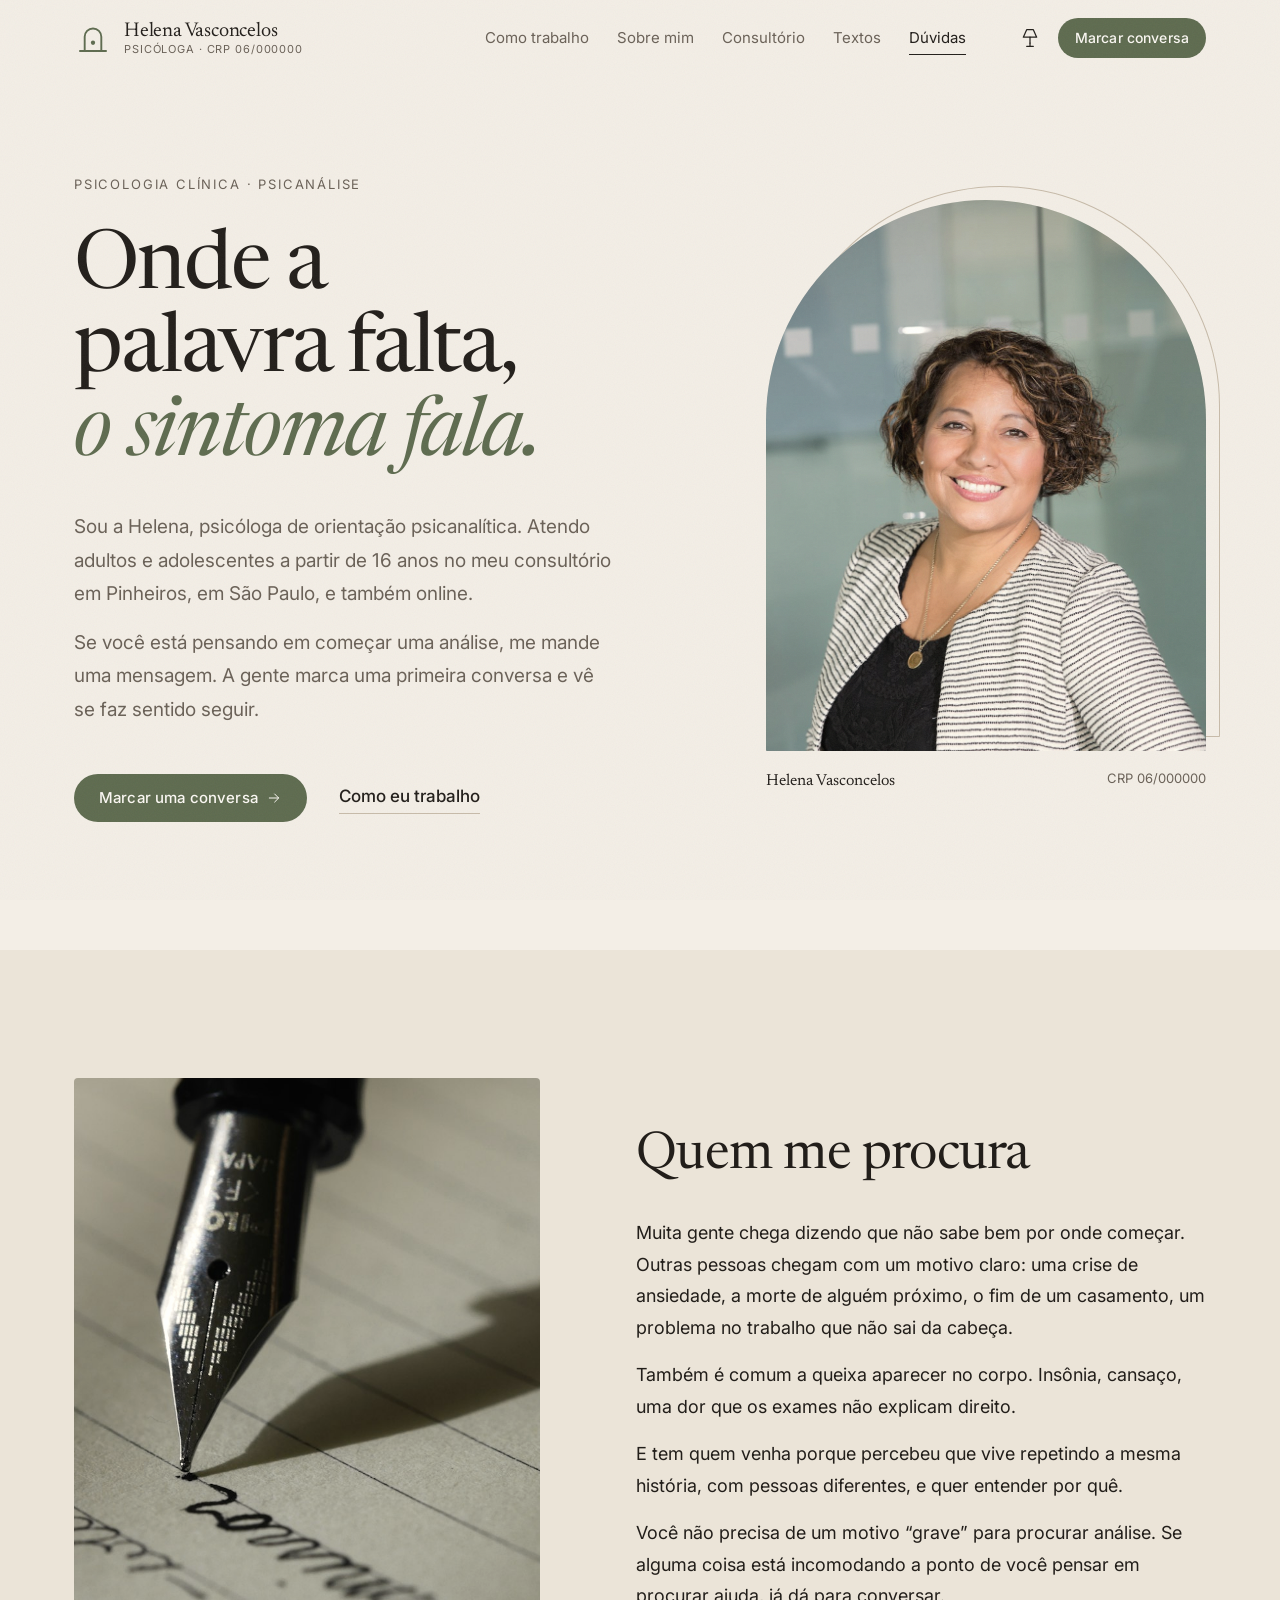
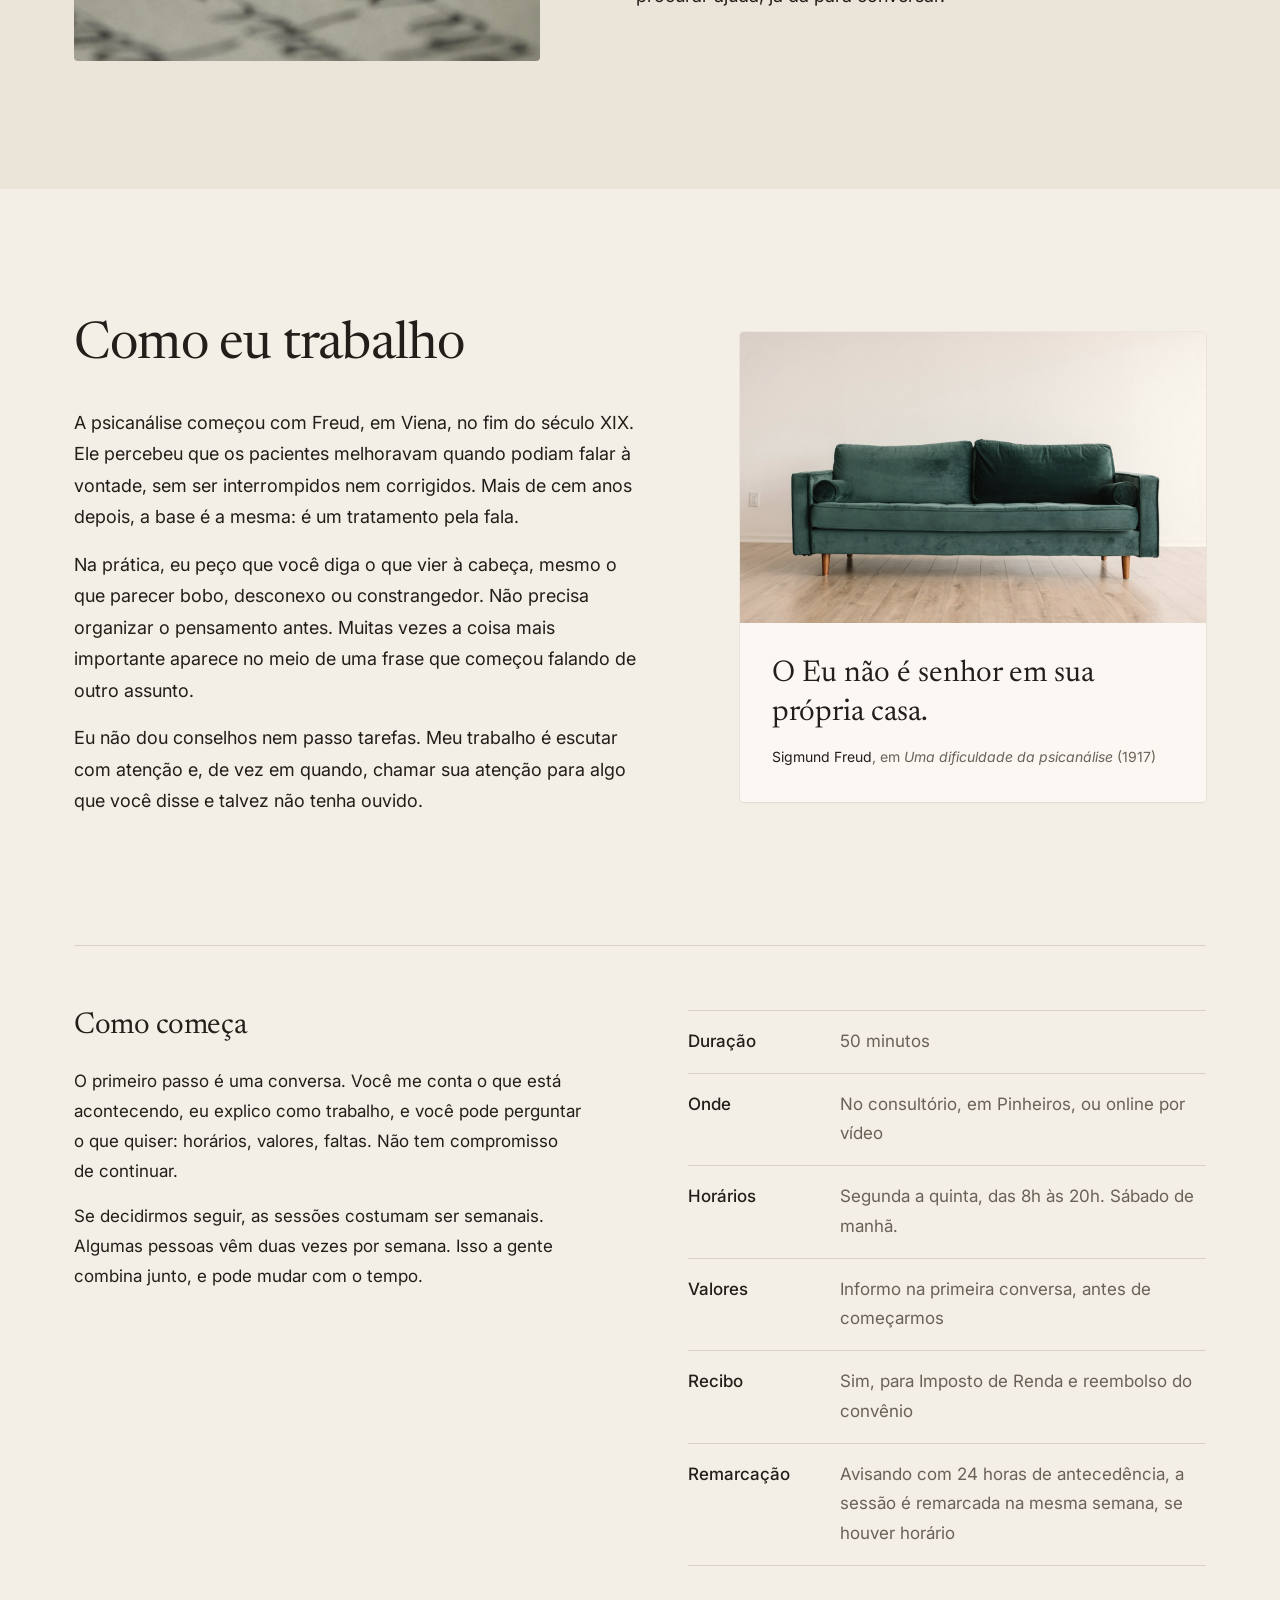
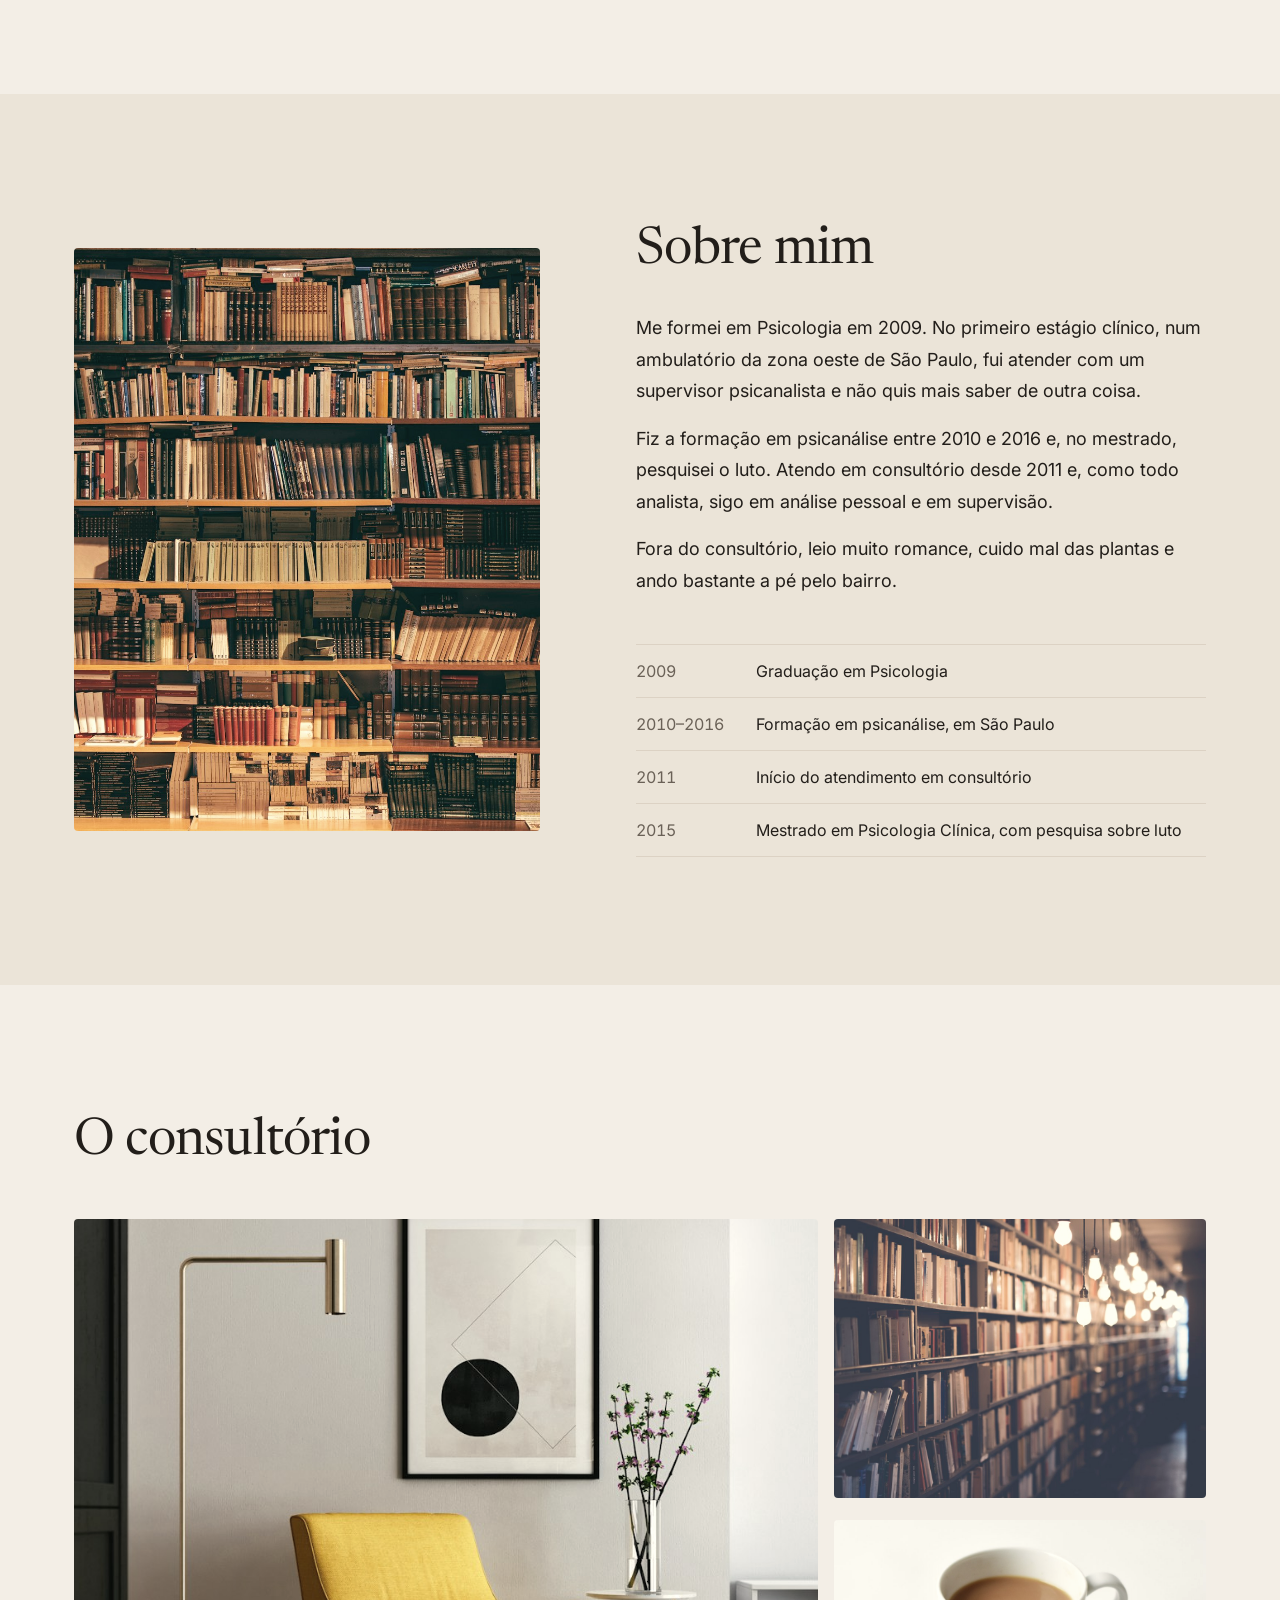
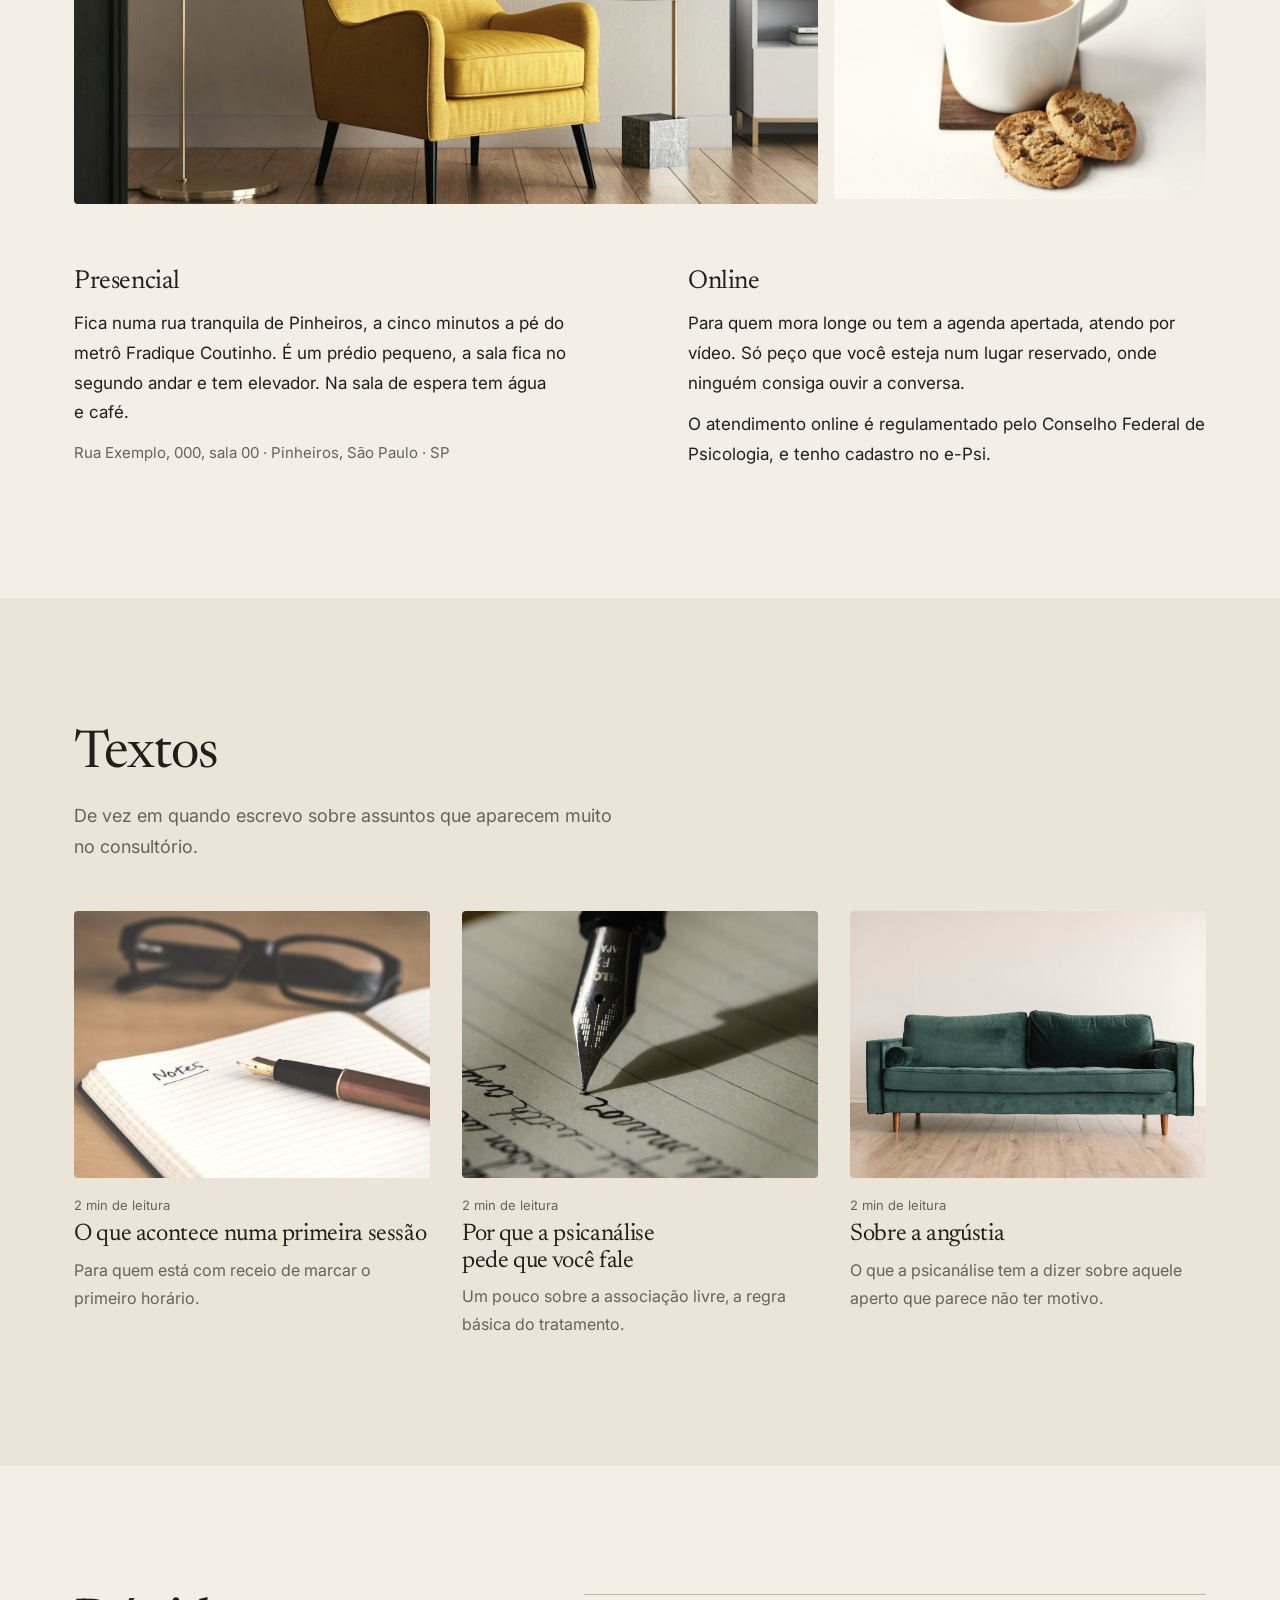
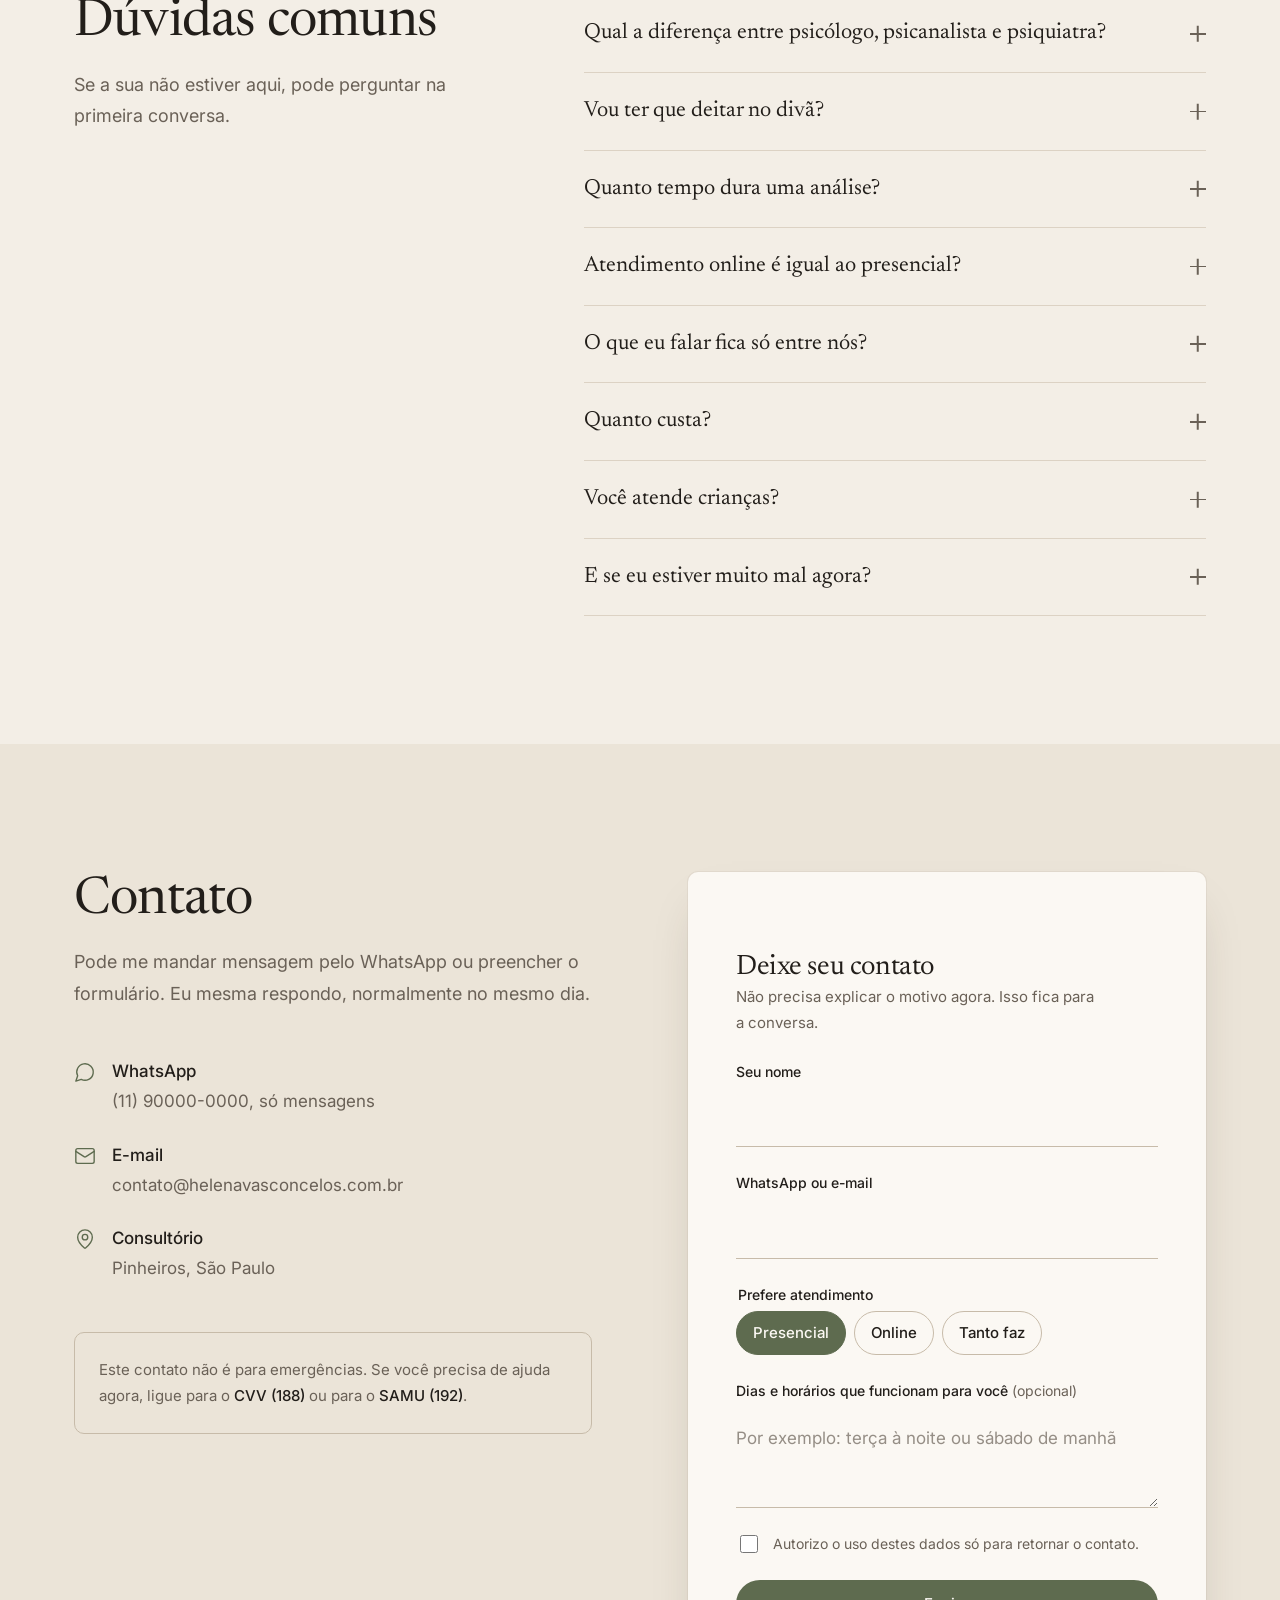
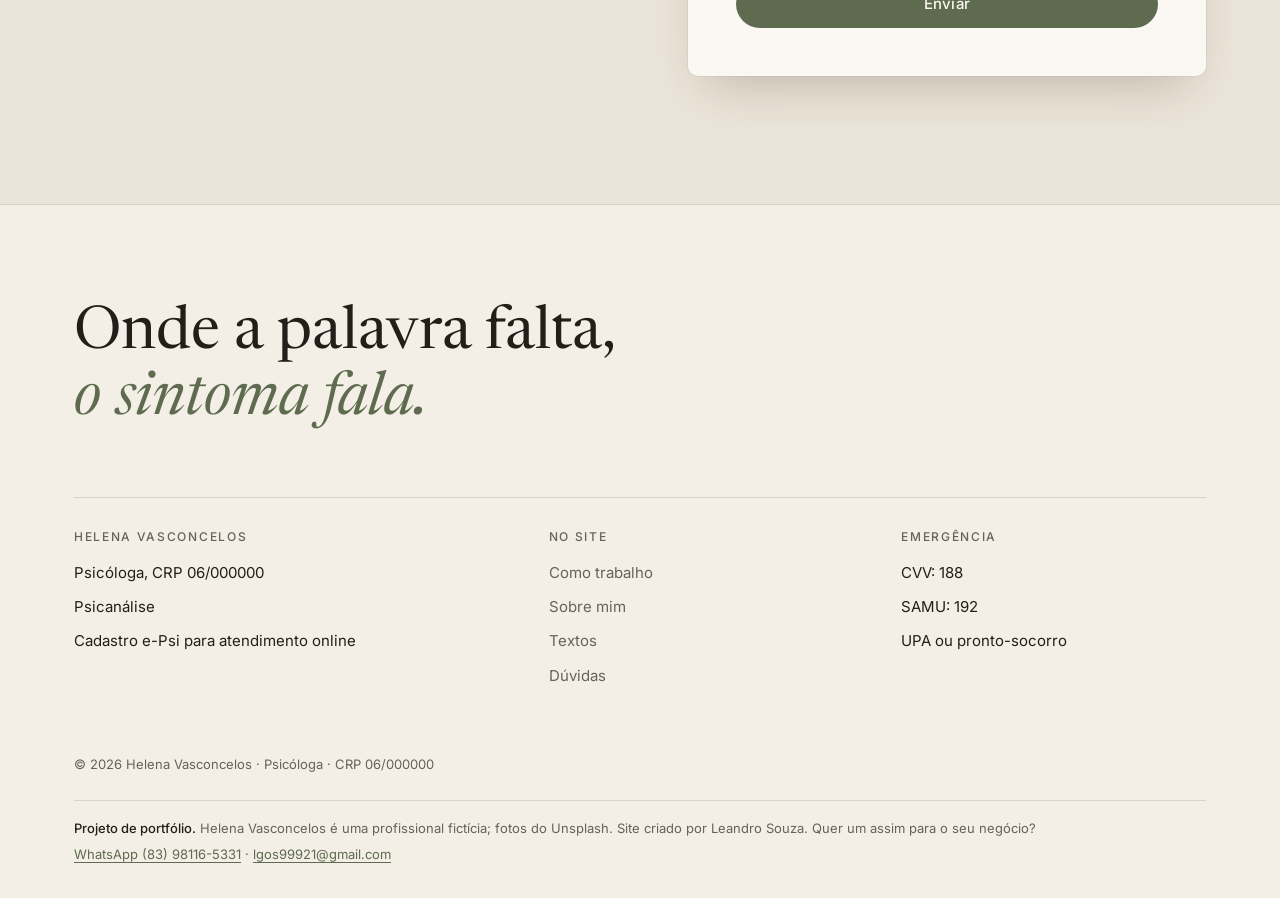
==== commit 2ccc2af0: "Adiciona crédito do portfólio com contato no rodapé Bloco discreto informando que o site é um projet" ====
--- a/index.html
+++ b/index.html
@@ -428,7 +428,10 @@
 
       <div class="footer-bottom">
         <p>© <span id="year">2026</span> Helena Vasconcelos · Psicóloga · CRP 06/000000</p>
-        <p>Profissional fictícia, criada para portfólio. Fotos: Unsplash.</p>
+        <div class="portfolio-credit">
+        <p><strong>Projeto de portfólio.</strong> Helena Vasconcelos é uma profissional fictícia; fotos do Unsplash. Site criado por Leandro Souza. Quer um assim para o seu negócio?</p>
+        <p class="credit-links"><a href="https://wa.me/5583981165331?text=Ol%C3%A1%2C%20Leandro!%20Vi%20o%20site%20da%20psic%C3%B3loga%20Helena%20Vasconcelos%20no%20seu%20portf%C3%B3lio%20e%20quero%20um%20site%20assim%20para%20o%20meu%20neg%C3%B3cio." target="_blank" rel="noopener">WhatsApp (83) 98116-5331</a><span aria-hidden="true"> · </span><a href="mailto:lgos99921@gmail.com">lgos99921@gmail.com</a></p>
+      </div>
       </div>
     </div>
   </footer>
--- a/css/styles.css
+++ b/css/styles.css
@@ -545,3 +545,9 @@
   .prose { font-size: 1.0625rem; }
   .footer-grid { grid-template-columns: 1fr; }
 }
+
+/* ---------- Crédito do portfólio ---------- */
+.portfolio-credit { flex-basis: 100%; display: flex; flex-wrap: wrap; justify-content: space-between; gap: var(--space-1) var(--space-5); margin-top: var(--space-3); padding-top: var(--space-4); border-top: 1px solid var(--border); }
+.portfolio-credit strong { color: var(--text); font-weight: 500; }
+.credit-links a { color: var(--brand); text-decoration: underline; text-underline-offset: 3px; text-decoration-thickness: 1px; }
+.credit-links a:hover { text-decoration-thickness: 2px; }
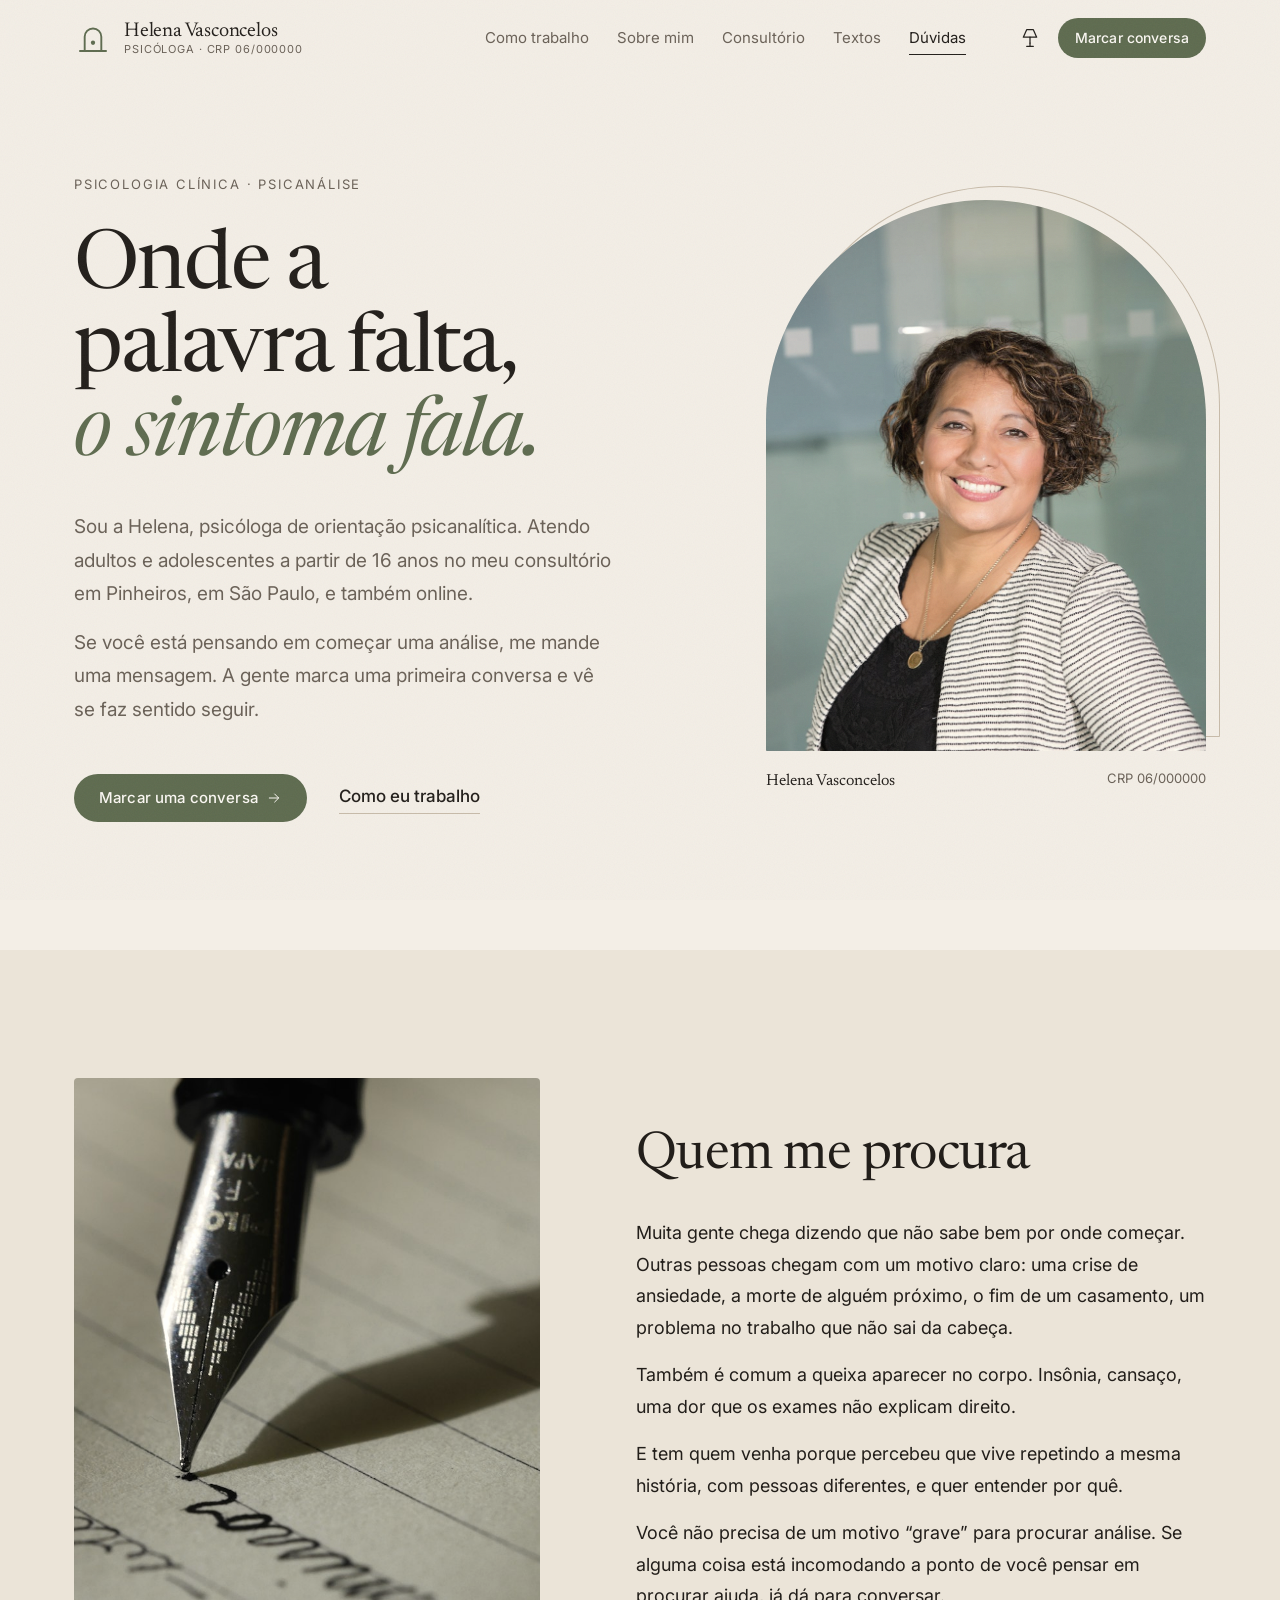
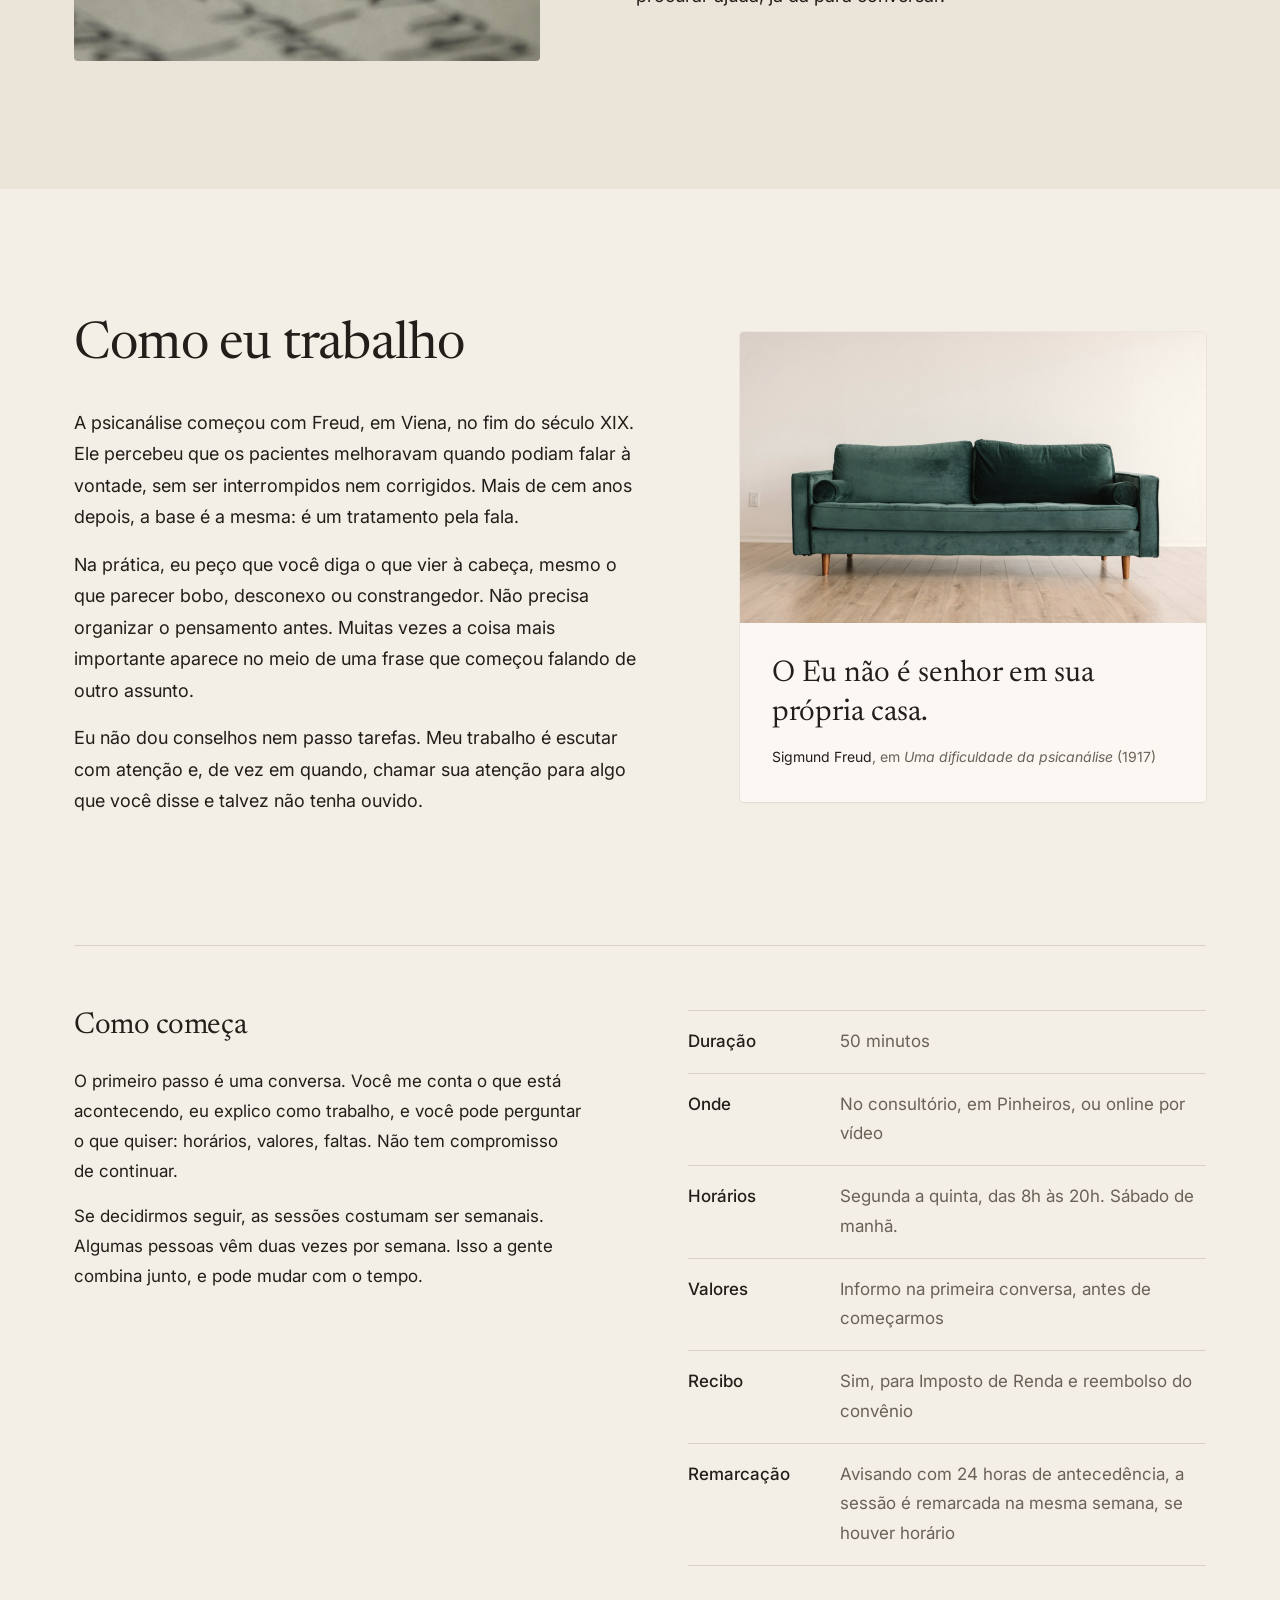
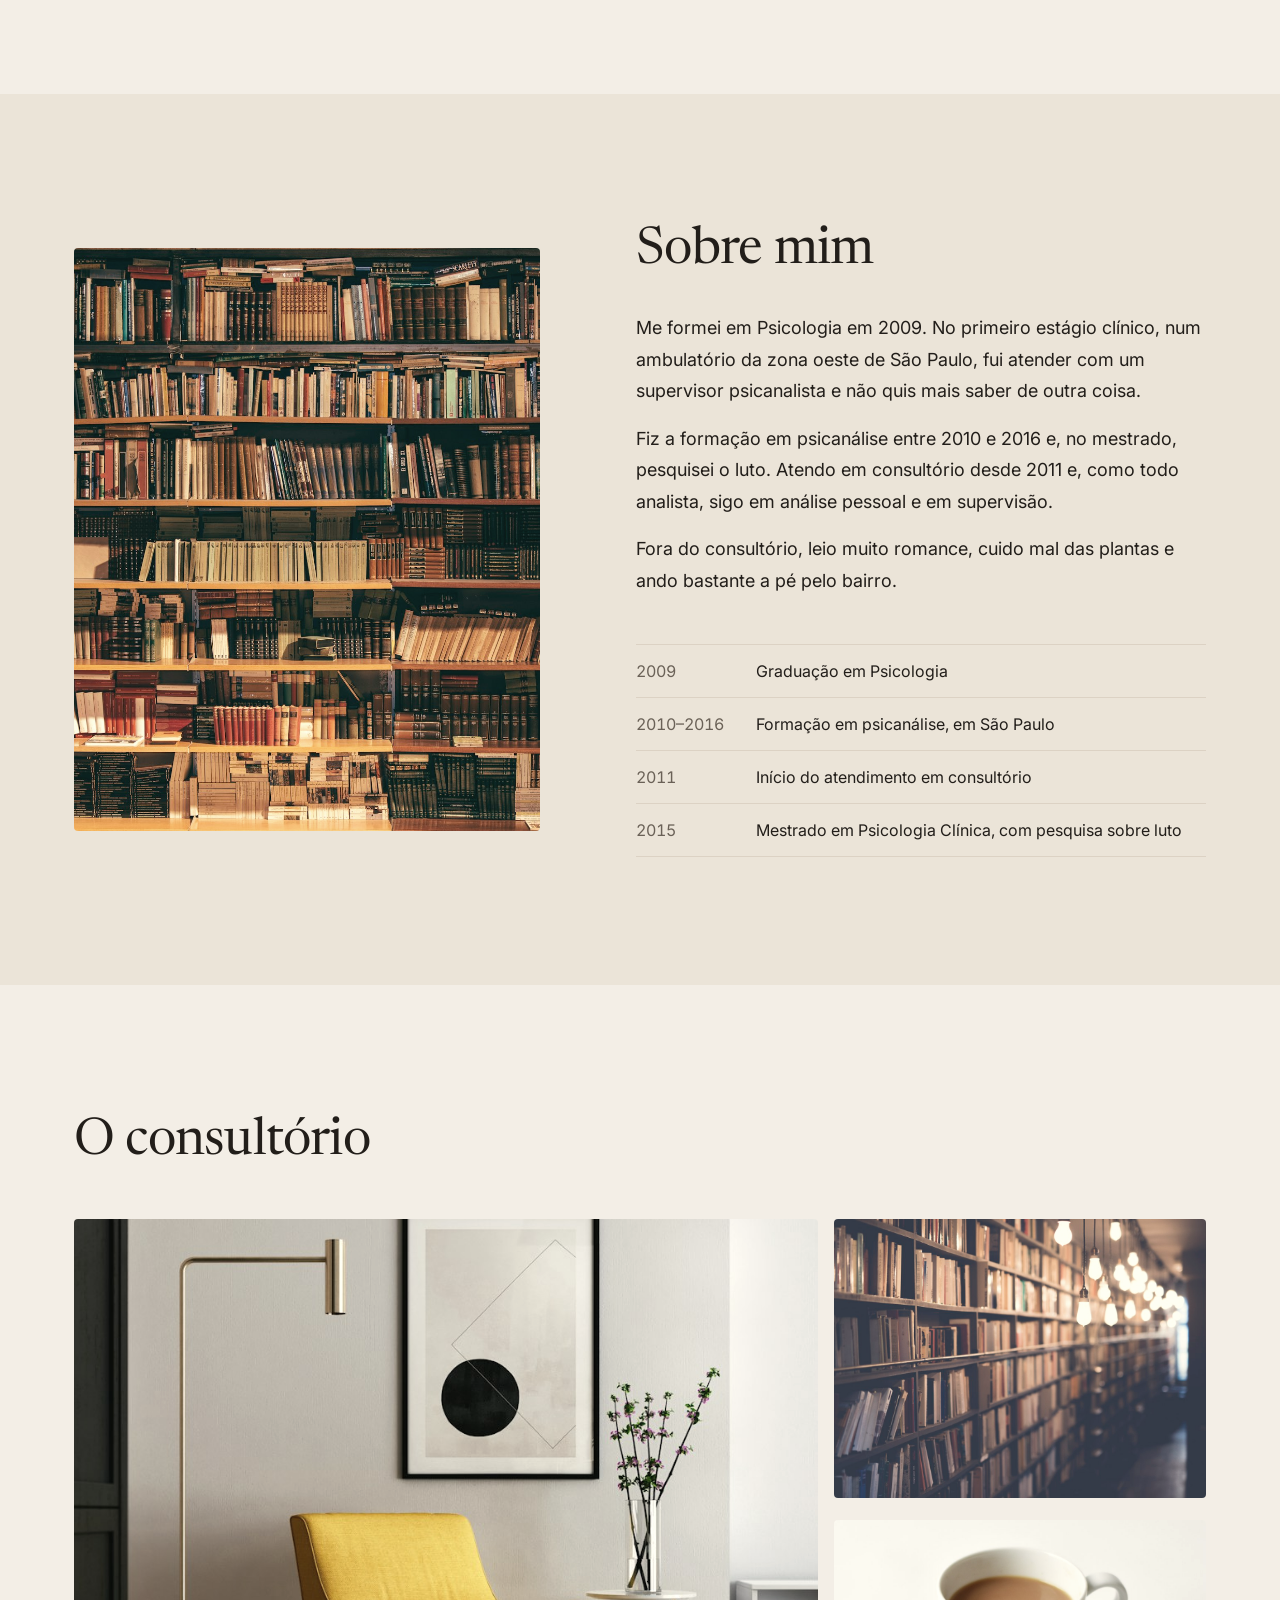
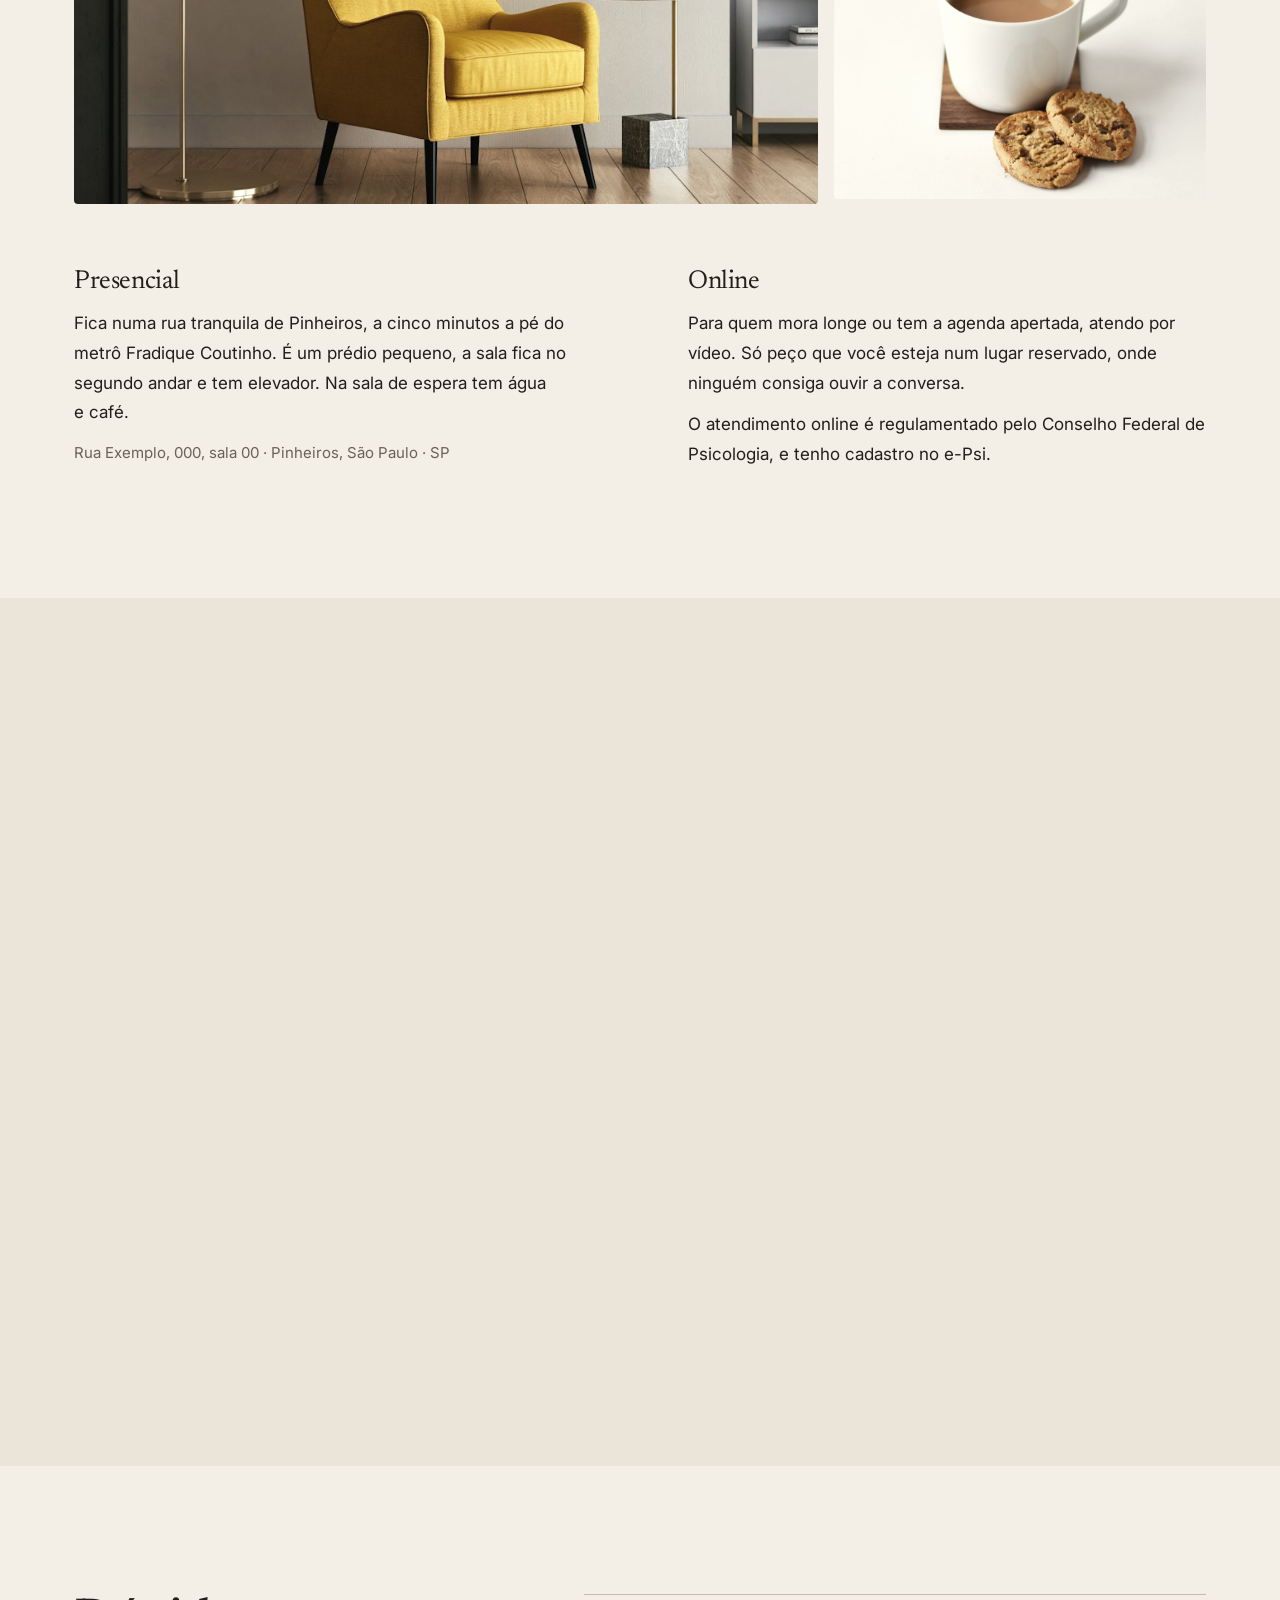
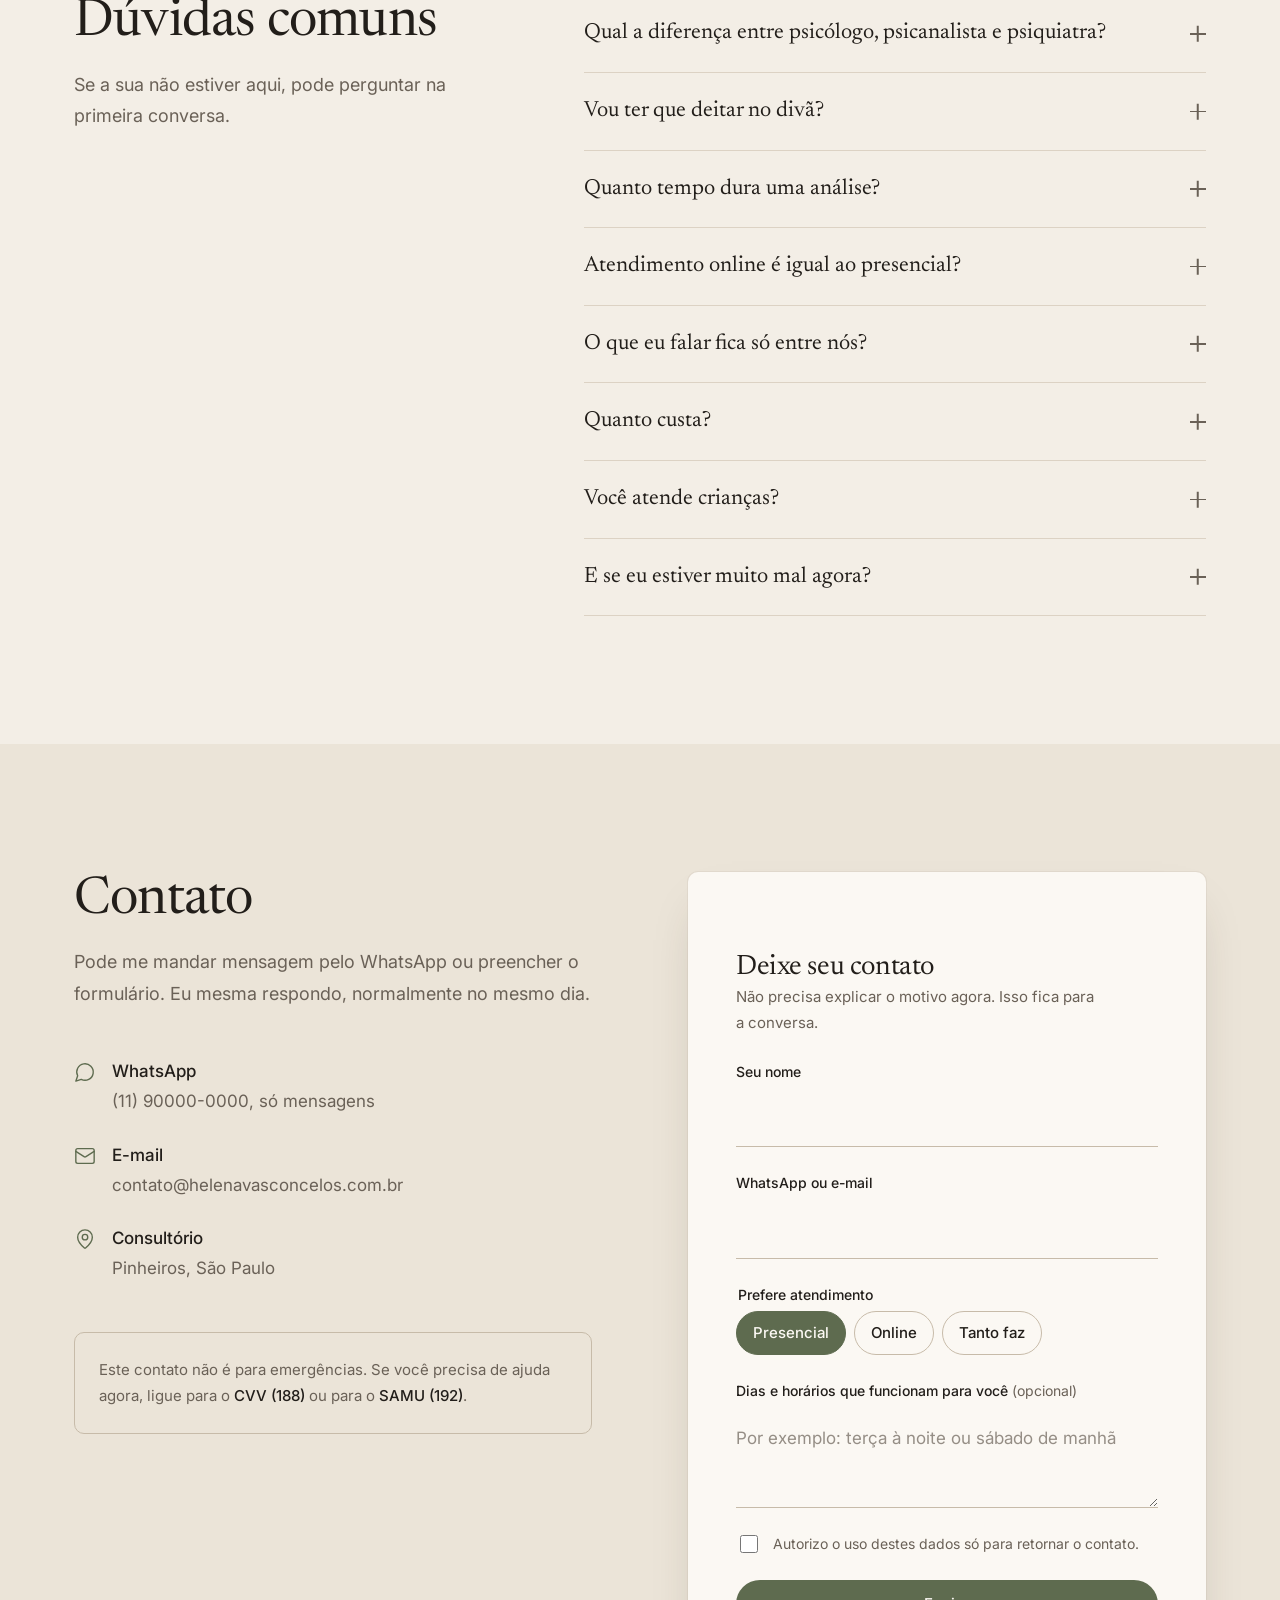
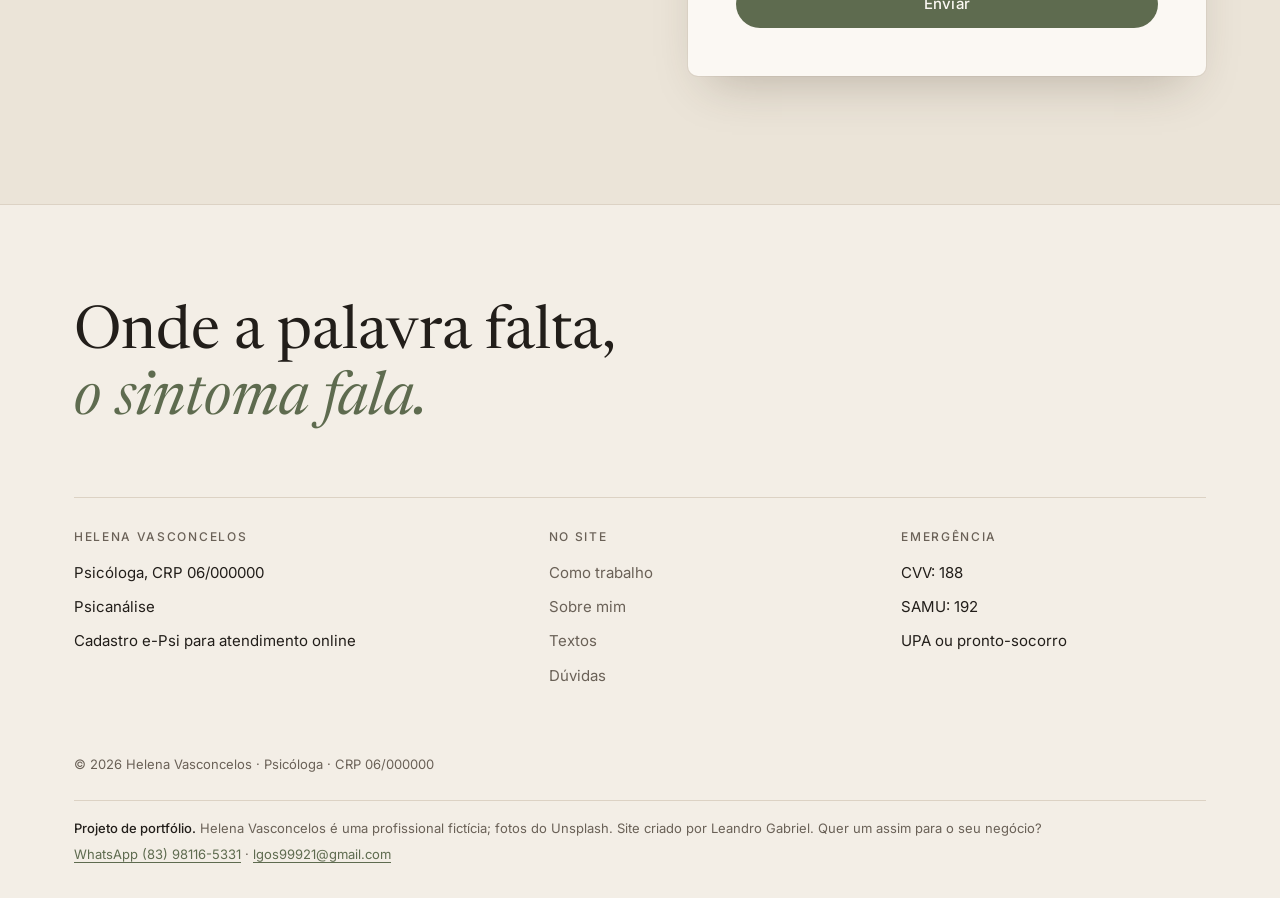
==== commit e7cd52a7: "Corrige o nome do autor no crédito: Leandro Gabriel Co-Authored-By: Claude Opus 5.5 <noreply@anthrop" ====
--- a/index.html
+++ b/index.html
@@ -429,7 +429,7 @@
       <div class="footer-bottom">
         <p>© <span id="year">2026</span> Helena Vasconcelos · Psicóloga · CRP 06/000000</p>
         <div class="portfolio-credit">
-        <p><strong>Projeto de portfólio.</strong> Helena Vasconcelos é uma profissional fictícia; fotos do Unsplash. Site criado por Leandro Souza. Quer um assim para o seu negócio?</p>
+        <p><strong>Projeto de portfólio.</strong> Helena Vasconcelos é uma profissional fictícia; fotos do Unsplash. Site criado por Leandro Gabriel. Quer um assim para o seu negócio?</p>
         <p class="credit-links"><a href="https://wa.me/5583981165331?text=Ol%C3%A1%2C%20Leandro!%20Vi%20o%20site%20da%20psic%C3%B3loga%20Helena%20Vasconcelos%20no%20seu%20portf%C3%B3lio%20e%20quero%20um%20site%20assim%20para%20o%20meu%20neg%C3%B3cio." target="_blank" rel="noopener">WhatsApp (83) 98116-5331</a><span aria-hidden="true"> · </span><a href="mailto:lgos99921@gmail.com">lgos99921@gmail.com</a></p>
       </div>
       </div>
